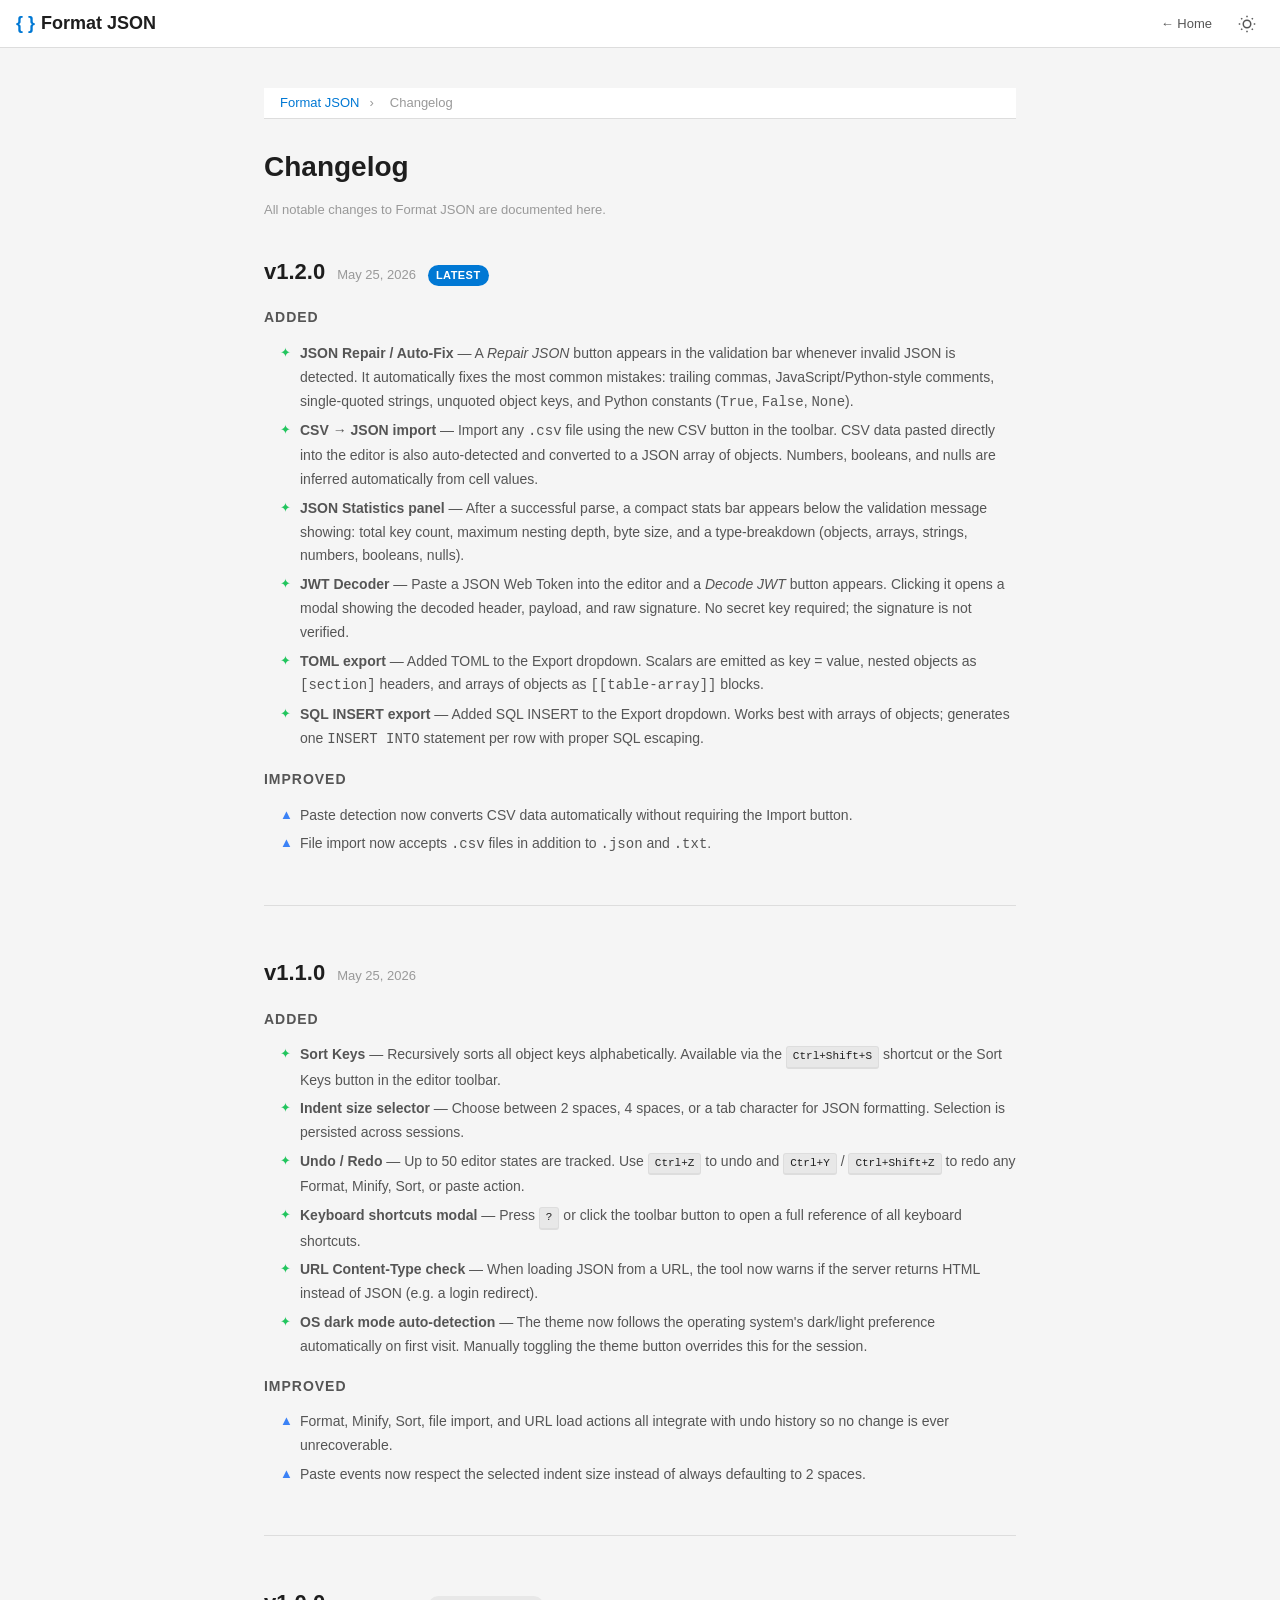
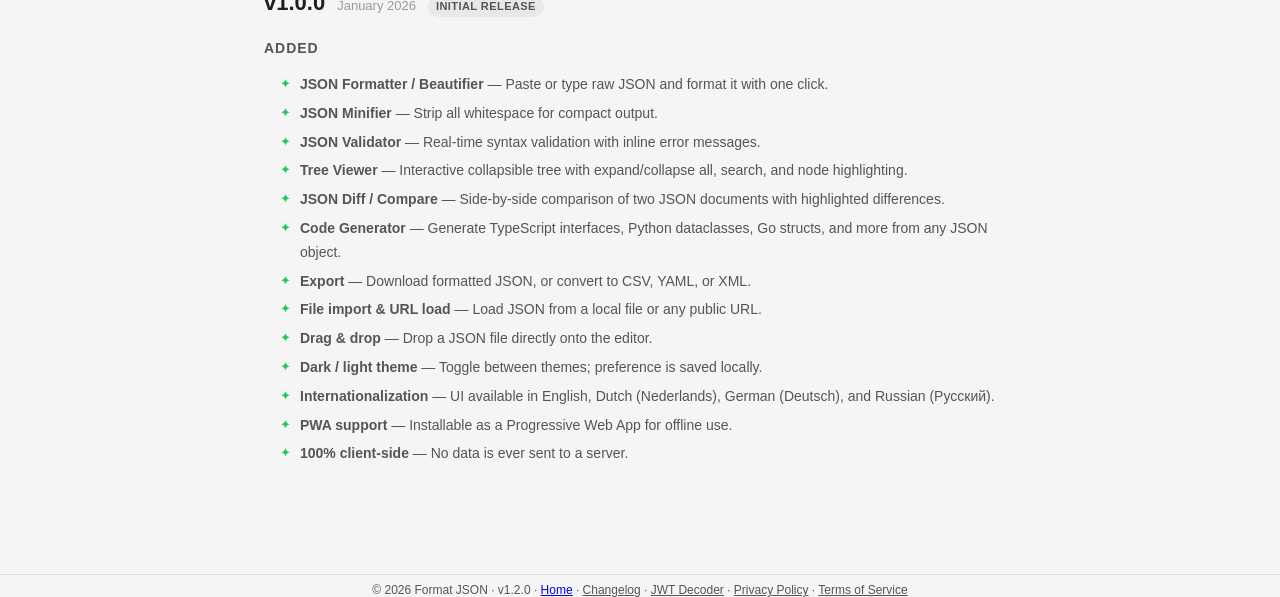
==== changelog/index.html @ 68088334 "SEO phase 1: canonical host, missing assets, sitemap cleanup - Standardize canonical/og/JSON-LD/site" ====
<!DOCTYPE html>
<html lang="en">
<head>
  <!-- Google Tag Manager -->
  <script>(function(w,d,s,l,i){w[l]=w[l]||[];w[l].push({'gtm.start':
  new Date().getTime(),event:'gtm.js'});var f=d.getElementsByTagName(s)[0],
  j=d.createElement(s),dl=l!='dataLayer'?'&l='+l:'';j.async=true;j.src=
  'https://www.googletagmanager.com/gtm.js?id='+i+dl;f.parentNode.insertBefore(j,f);
  })(window,document,'script','dataLayer','GTM-KBB4RLGW');</script>
  <!-- End Google Tag Manager -->

  <meta charset="UTF-8" />
  <meta name="viewport" content="width=device-width, initial-scale=1.0" />

  <!-- Primary SEO -->
  <title>Changelog — Format JSON</title>
  <meta name="description" content="Full release history and changelog for Format JSON. See every new feature, improvement, and bug fix across all versions." />
  <meta name="robots" content="index, follow" />
  <link rel="canonical" href="https://www.format-json.net/changelog/" />
  <meta name="author" content="format-json.net" />

  <!-- Open Graph -->
  <meta property="og:type" content="website" />
  <meta property="og:title" content="Changelog — Format JSON" />
  <meta property="og:description" content="Release history for Format JSON — every feature, improvement, and bug fix." />
  <meta property="og:url" content="https://www.format-json.net/changelog/" />
  <meta property="og:site_name" content="Format JSON" />
  <meta property="og:locale" content="en_US" />

  <!-- Twitter -->
  <meta name="twitter:card" content="summary" />
  <meta name="twitter:title" content="Changelog — Format JSON" />
  <meta name="twitter:description" content="Release history for Format JSON — every feature, improvement, and bug fix." />

  <!-- Structured Data: WebPage -->
  <script type="application/ld+json">
  {
    "@context": "https://schema.org",
    "@type": "WebPage",
    "name": "Changelog — Format JSON",
    "description": "Full release history and changelog for Format JSON.",
    "url": "https://www.format-json.net/changelog/",
    "isPartOf": { "@type": "WebSite", "url": "https://www.format-json.net/" }
  }
  </script>

  <!-- Structured Data: BreadcrumbList -->
  <script type="application/ld+json">
  {
    "@context": "https://schema.org",
    "@type": "BreadcrumbList",
    "itemListElement": [
      {
        "@type": "ListItem",
        "position": 1,
        "name": "Format JSON",
        "item": "https://www.format-json.net/"
      },
      {
        "@type": "ListItem",
        "position": 2,
        "name": "Changelog",
        "item": "https://www.format-json.net/changelog/"
      }
    ]
  }
  </script>

  <link rel="preload" href="../css/styles.css" as="style" />
  <link rel="icon" href="/favicon.ico" sizes="48x48" />
  <link rel="icon" type="image/png" href="/icons/favicon-48.png" sizes="48x48" />
  <link rel="apple-touch-icon" href="../icons/icon-192.png" />
  <link rel="stylesheet" href="../css/styles.css" />
  <link rel="manifest" href="../manifest.json" />
  <meta name="theme-color" content="#1e1e2e" />
  <meta name="mobile-web-app-capable" content="yes" />
  <meta name="apple-mobile-web-app-capable" content="yes" />
  <meta name="apple-mobile-web-app-status-bar-style" content="black-translucent" />

  <style>
    .policy-wrap {
      flex: 1;
      overflow-y: auto;
      background: var(--bg-secondary);
    }
    .policy-content {
      max-width: 800px;
      margin: 0 auto;
      padding: 40px 24px 60px;
      color: var(--text-primary);
      line-height: 1.7;
    }
    .policy-content h1 {
      font-size: 28px;
      font-weight: 700;
      margin-bottom: 8px;
      color: var(--text-primary);
    }
    .policy-content .last-updated {
      font-size: 13px;
      color: var(--text-muted);
      margin-bottom: 32px;
    }
    .policy-content h2 {
      font-size: 18px;
      font-weight: 700;
      margin-top: 36px;
      margin-bottom: 10px;
      color: var(--text-primary);
      padding-bottom: 6px;
      border-bottom: 1px solid var(--border);
    }
    .policy-content h3 {
      font-size: 15px;
      font-weight: 600;
      margin-top: 20px;
      margin-bottom: 8px;
      color: var(--text-primary);
    }
    .policy-content p {
      font-size: 14px;
      color: var(--text-secondary);
      margin-bottom: 12px;
    }
    .policy-content ul {
      margin: 0 0 12px 20px;
      padding: 0;
    }
    .policy-content li {
      font-size: 14px;
      color: var(--text-secondary);
      margin-bottom: 6px;
    }
    .policy-content a {
      color: var(--accent);
      text-decoration: none;
    }
    .policy-content a:hover {
      text-decoration: underline;
    }
    .breadcrumb {
      font-size: 13px;
      color: var(--text-muted);
      margin-bottom: 24px;
    }
    .breadcrumb a {
      color: var(--accent);
      text-decoration: none;
    }
    .breadcrumb a:hover {
      text-decoration: underline;
    }
    .breadcrumb span {
      margin: 0 6px;
    }

    /* Changelog-specific styles */
    .release {
      margin-bottom: 48px;
    }
    .release-header {
      display: flex;
      align-items: baseline;
      gap: 12px;
      flex-wrap: wrap;
      margin-bottom: 4px;
    }
    .release-version {
      font-size: 22px;
      font-weight: 700;
      color: var(--text-primary);
    }
    .release-date {
      font-size: 13px;
      color: var(--text-muted);
    }
    .release-tag {
      display: inline-block;
      font-size: 11px;
      font-weight: 600;
      text-transform: uppercase;
      letter-spacing: 0.04em;
      padding: 2px 8px;
      border-radius: 20px;
      line-height: 1.6;
    }
    .tag-latest {
      background: var(--accent);
      color: #fff;
    }
    .tag-initial {
      background: var(--bg-tertiary, var(--border));
      color: var(--text-secondary);
    }
    .change-group {
      margin-top: 16px;
    }
    .change-group-label {
      font-size: 11px;
      font-weight: 700;
      text-transform: uppercase;
      letter-spacing: 0.07em;
      color: var(--text-muted);
      margin-bottom: 8px;
    }
    .change-group ul {
      margin: 0 0 0 16px;
      padding: 0;
      list-style: none;
    }
    .change-group li {
      font-size: 14px;
      color: var(--text-secondary);
      margin-bottom: 5px;
      padding-left: 20px;
      position: relative;
    }
    .change-group li::before {
      position: absolute;
      left: 0;
      font-size: 13px;
    }
    .group-added li::before   { content: '✦'; color: #22c55e; }
    .group-improved li::before { content: '▲'; color: #3b82f6; }
    .group-fixed li::before   { content: '⬡'; color: #f59e0b; }
    .group-removed li::before { content: '✕'; color: #ef4444; }
    .release-divider {
      border: none;
      border-top: 1px solid var(--border);
      margin: 0 0 48px;
    }
  </style>
</head>
<body>
  <!-- Google Tag Manager (noscript) -->
  <noscript><iframe src="https://www.googletagmanager.com/ns.html?id=GTM-KBB4RLGW"
  height="0" width="0" style="display:none;visibility:hidden"></iframe></noscript>
  <!-- End Google Tag Manager (noscript) -->

  <header class="toolbar" role="banner">
    <div class="toolbar-left">
      <a href="https://www.format-json.net/" class="logo" style="text-decoration:none;" aria-label="Format JSON Home">{ } <span>Format JSON</span></a>
    </div>
    <div class="toolbar-right">
      <a href="https://www.format-json.net/" class="about-link" title="Back to Format JSON tool">← Home</a>
      <button id="btn-theme" class="icon-btn" title="Toggle dark/light theme" aria-label="Toggle theme">
        <svg width="18" height="18" viewBox="0 0 24 24" fill="none" stroke="currentColor" stroke-width="2"><circle cx="12" cy="12" r="5"/><line x1="12" y1="1" x2="12" y2="3"/><line x1="12" y1="21" x2="12" y2="23"/><line x1="4.22" y1="4.22" x2="5.64" y2="5.64"/><line x1="18.36" y1="18.36" x2="19.78" y2="19.78"/><line x1="1" y1="12" x2="3" y2="12"/><line x1="21" y1="12" x2="23" y2="12"/><line x1="4.22" y1="19.78" x2="5.64" y2="18.36"/><line x1="18.36" y1="5.64" x2="19.78" y2="4.22"/></svg>
      </button>
    </div>
  </header>

  <div class="policy-wrap">
    <main class="policy-content" id="main-content">

      <nav class="breadcrumb" aria-label="Breadcrumb">
        <a href="https://www.format-json.net/">Format JSON</a>
        <span aria-hidden="true">›</span>
        <span>Changelog</span>
      </nav>

      <h1>Changelog</h1>
      <p class="last-updated">All notable changes to Format JSON are documented here.</p>

      <!-- ─── v1.2.0 ─────────────────────────────────────────────── -->
      <div class="release">
        <div class="release-header">
          <span class="release-version">v1.2.0</span>
          <span class="release-date">May 25, 2026</span>
          <span class="release-tag tag-latest">Latest</span>
        </div>

        <div class="change-group group-added">
          <p class="change-group-label">Added</p>
          <ul>
            <li><strong>JSON Repair / Auto-Fix</strong> — A <em>Repair JSON</em> button appears in the validation bar whenever invalid JSON is detected. It automatically fixes the most common mistakes: trailing commas, JavaScript/Python-style comments, single-quoted strings, unquoted object keys, and Python constants (<code>True</code>, <code>False</code>, <code>None</code>).</li>
            <li><strong>CSV → JSON import</strong> — Import any <code>.csv</code> file using the new CSV button in the toolbar. CSV data pasted directly into the editor is also auto-detected and converted to a JSON array of objects. Numbers, booleans, and nulls are inferred automatically from cell values.</li>
            <li><strong>JSON Statistics panel</strong> — After a successful parse, a compact stats bar appears below the validation message showing: total key count, maximum nesting depth, byte size, and a type-breakdown (objects, arrays, strings, numbers, booleans, nulls).</li>
            <li><strong>JWT Decoder</strong> — Paste a JSON Web Token into the editor and a <em>Decode JWT</em> button appears. Clicking it opens a modal showing the decoded header, payload, and raw signature. No secret key required; the signature is not verified.</li>
            <li><strong>TOML export</strong> — Added TOML to the Export dropdown. Scalars are emitted as key = value, nested objects as <code>[section]</code> headers, and arrays of objects as <code>[[table-array]]</code> blocks.</li>
            <li><strong>SQL INSERT export</strong> — Added SQL INSERT to the Export dropdown. Works best with arrays of objects; generates one <code>INSERT INTO</code> statement per row with proper SQL escaping.</li>
          </ul>
        </div>

        <div class="change-group group-improved">
          <p class="change-group-label">Improved</p>
          <ul>
            <li>Paste detection now converts CSV data automatically without requiring the Import button.</li>
            <li>File import now accepts <code>.csv</code> files in addition to <code>.json</code> and <code>.txt</code>.</li>
          </ul>
        </div>
      </div>

      <hr class="release-divider" />

      <!-- ─── v1.1.0 ─────────────────────────────────────────────── -->
      <div class="release">
        <div class="release-header">
          <span class="release-version">v1.1.0</span>
          <span class="release-date">May 25, 2026</span>
        </div>

        <div class="change-group group-added">
          <p class="change-group-label">Added</p>
          <ul>
            <li><strong>Sort Keys</strong> — Recursively sorts all object keys alphabetically. Available via the <kbd>Ctrl+Shift+S</kbd> shortcut or the Sort Keys button in the editor toolbar.</li>
            <li><strong>Indent size selector</strong> — Choose between 2 spaces, 4 spaces, or a tab character for JSON formatting. Selection is persisted across sessions.</li>
            <li><strong>Undo / Redo</strong> — Up to 50 editor states are tracked. Use <kbd>Ctrl+Z</kbd> to undo and <kbd>Ctrl+Y</kbd> / <kbd>Ctrl+Shift+Z</kbd> to redo any Format, Minify, Sort, or paste action.</li>
            <li><strong>Keyboard shortcuts modal</strong> — Press <kbd>?</kbd> or click the toolbar button to open a full reference of all keyboard shortcuts.</li>
            <li><strong>URL Content-Type check</strong> — When loading JSON from a URL, the tool now warns if the server returns HTML instead of JSON (e.g. a login redirect).</li>
            <li><strong>OS dark mode auto-detection</strong> — The theme now follows the operating system's dark/light preference automatically on first visit. Manually toggling the theme button overrides this for the session.</li>
          </ul>
        </div>

        <div class="change-group group-improved">
          <p class="change-group-label">Improved</p>
          <ul>
            <li>Format, Minify, Sort, file import, and URL load actions all integrate with undo history so no change is ever unrecoverable.</li>
            <li>Paste events now respect the selected indent size instead of always defaulting to 2 spaces.</li>
          </ul>
        </div>
      </div>

      <hr class="release-divider" />

      <!-- ─── v1.0.0 ─────────────────────────────────────────────── -->
      <div class="release">
        <div class="release-header">
          <span class="release-version">v1.0.0</span>
          <span class="release-date">January 2026</span>
          <span class="release-tag tag-initial">Initial Release</span>
        </div>

        <div class="change-group group-added">
          <p class="change-group-label">Added</p>
          <ul>
            <li><strong>JSON Formatter / Beautifier</strong> — Paste or type raw JSON and format it with one click.</li>
            <li><strong>JSON Minifier</strong> — Strip all whitespace for compact output.</li>
            <li><strong>JSON Validator</strong> — Real-time syntax validation with inline error messages.</li>
            <li><strong>Tree Viewer</strong> — Interactive collapsible tree with expand/collapse all, search, and node highlighting.</li>
            <li><strong>JSON Diff / Compare</strong> — Side-by-side comparison of two JSON documents with highlighted differences.</li>
            <li><strong>Code Generator</strong> — Generate TypeScript interfaces, Python dataclasses, Go structs, and more from any JSON object.</li>
            <li><strong>Export</strong> — Download formatted JSON, or convert to CSV, YAML, or XML.</li>
            <li><strong>File import &amp; URL load</strong> — Load JSON from a local file or any public URL.</li>
            <li><strong>Drag &amp; drop</strong> — Drop a JSON file directly onto the editor.</li>
            <li><strong>Dark / light theme</strong> — Toggle between themes; preference is saved locally.</li>
            <li><strong>Internationalization</strong> — UI available in English, Dutch (Nederlands), German (Deutsch), and Russian (Русский).</li>
            <li><strong>PWA support</strong> — Installable as a Progressive Web App for offline use.</li>
            <li><strong>100% client-side</strong> — No data is ever sent to a server.</li>
          </ul>
        </div>
      </div>

    </main>
  </div>

  <footer class="site-footer">
    <p>&copy; 2026 Format JSON &middot; v1.2.0 &middot; <a href="https://www.format-json.net/">Home</a> &middot; <a href="https://www.format-json.net/changelog/" style="color:inherit;">Changelog</a> &middot; <a href="https://www.format-json.net/json-web-token/" style="color:inherit;">JWT Decoder</a> &middot; <a href="https://www.format-json.net/privacy-policy/" style="color:inherit;">Privacy Policy</a> &middot; <a href="https://www.format-json.net/terms/" style="color:inherit;">Terms of Service</a></p>
  </footer>

  <script>
    (function () {
      const THEME_KEY = 'jv-theme';
      const btn = document.getElementById('btn-theme');
      function applyTheme(t) {
        document.documentElement.setAttribute('data-theme', t);
        localStorage.setItem(THEME_KEY, t);
      }
      const saved = localStorage.getItem(THEME_KEY);
      if (saved) {
        applyTheme(saved);
      } else if (window.matchMedia && window.matchMedia('(prefers-color-scheme: dark)').matches) {
        applyTheme('dark');
      }
      btn.addEventListener('click', function () {
        const current = document.documentElement.getAttribute('data-theme');
        applyTheme(current === 'dark' ? 'light' : 'dark');
      });
    })();
  </script>
</body>
</html>
---- css/styles.css ----
/* ===================================================================
   JSON Viewer — Styles
   Pure CSS, zero dependencies. Dark/light via [data-theme] on <html>.
   =================================================================== */

/* ---------- CSS Custom Properties ---------- */
:root {
  /* Light theme (default) */
  --bg-primary: #ffffff;
  --bg-secondary: #f5f5f5;
  --bg-tertiary: #e8e8e8;
  --bg-hover: #eaeaea;
  --text-primary: #1e1e1e;
  --text-secondary: #555;
  --text-muted: #999;
  --border: #ddd;
  --accent: #0078d4;
  --accent-hover: #005fa3;
  --accent-light: #e6f2ff;
  --danger: #d32f2f;
  --success: #2e7d32;
  --warning: #f57f17;
  --json-key: #0451a5;
  --json-string: #a31515;
  --json-number: #098658;
  --json-bool: #0000ff;
  --json-null: #808080;
  --diff-add: #e6ffec;
  --diff-remove: #ffebe9;
  --diff-change: #fff8e1;
  --shadow: 0 1px 3px rgba(0,0,0,0.1);
  --radius: 6px;
  --radius-sm: 4px;
  --font-mono: 'Cascadia Code', 'Fira Code', 'JetBrains Mono', 'Consolas', 'Monaco', monospace;
  --font-ui: -apple-system, BlinkMacSystemFont, 'Segoe UI', Roboto, Helvetica, Arial, sans-serif;
}

[data-theme="dark"] {
  --bg-primary: #1e1e2e;
  --bg-secondary: #181825;
  --bg-tertiary: #313244;
  --bg-hover: #45475a;
  --text-primary: #cdd6f4;
  --text-secondary: #a6adc8;
  --text-muted: #6c7086;
  --border: #45475a;
  --accent: #89b4fa;
  --accent-hover: #74c7ec;
  --accent-light: #1e2030;
  --danger: #f38ba8;
  --success: #a6e3a1;
  --warning: #f9e2af;
  --json-key: #89b4fa;
  --json-string: #a6e3a1;
  --json-number: #fab387;
  --json-bool: #cba6f7;
  --json-null: #6c7086;
  --diff-add: #1a2e1a;
  --diff-remove: #2e1a1a;
  --diff-change: #2e2a1a;
  --shadow: 0 1px 3px rgba(0,0,0,0.4);
}

/* ---------- Reset & Base ---------- */
*, *::before, *::after { box-sizing: border-box; margin: 0; padding: 0; }

html {
  height: 100%;
  font-family: var(--font-ui);
  background: var(--bg-secondary);
  color: var(--text-primary);
}

body {
  min-height: 100%;
  display: flex;
  flex-direction: column;
  overflow-x: hidden;
}

/* ---------- Toolbar ---------- */
.toolbar {
  display: flex;
  align-items: center;
  justify-content: space-between;
  padding: 0 16px;
  height: 48px;
  background: var(--bg-primary);
  border-bottom: 1px solid var(--border);
  flex-shrink: 0;
  position: sticky;
  top: 0;
  z-index: 50;
}

.logo {
  font-size: 18px;
  font-weight: 700;
  color: var(--accent);
  display: flex;
  align-items: center;
  gap: 6px;
  user-select: none;
}
.logo span { color: var(--text-primary); font-weight: 600; }

/* Tabs */
.tab-bar { display: flex; gap: 2px; }

.tab {
  padding: 8px 18px;
  border: none;
  background: transparent;
  color: var(--text-secondary);
  font-size: 13px;
  font-weight: 500;
  cursor: pointer;
  border-radius: var(--radius-sm) var(--radius-sm) 0 0;
  transition: background 0.15s, color 0.15s;
  font-family: var(--font-ui);
}
.tab:hover { background: var(--bg-hover); color: var(--text-primary); }
.tab.active {
  background: var(--bg-secondary);
  color: var(--accent-hover);
  font-weight: 600;
}

/* Icon buttons */
.icon-btn {
  display: inline-flex;
  align-items: center;
  justify-content: center;
  width: 34px;
  height: 34px;
  border: none;
  background: transparent;
  color: var(--text-secondary);
  border-radius: var(--radius-sm);
  cursor: pointer;
  transition: background 0.15s, color 0.15s;
}
.icon-btn:hover { background: var(--bg-hover); color: var(--text-primary); }
.icon-btn.small { width: 26px; height: 26px; font-size: 12px; }

.tool-link,
.about-link {
  font-size: 12.5px;
  font-weight: 600;
  color: var(--text-secondary);
  text-decoration: none;
  padding: 6px 8px;
  border-radius: var(--radius-sm);
}

.tool-link:hover,
.about-link:hover {
  background: var(--bg-hover);
  color: var(--text-primary);
}

/* ---------- Action Bar ---------- */
.action-bar {
  display: flex;
  align-items: center;
  justify-content: space-between;
  gap: 8px;
  padding: 6px 16px;
  background: var(--bg-primary);
  border-bottom: 1px solid var(--border);
  flex-shrink: 0;
  flex-wrap: wrap;
  position: sticky;
  top: 48px;
  z-index: 40;
}

.action-group {
  display: flex;
  align-items: center;
  gap: 6px;
  flex-wrap: wrap;
}
.action-group[hidden] { display: none; }

.action-btn {
  padding: 5px 14px;
  border: 1px solid var(--border);
  background: var(--bg-primary);
  color: var(--text-primary);
  font-size: 12.5px;
  font-weight: 500;
  border-radius: var(--radius-sm);
  cursor: pointer;
  display: inline-flex;
  align-items: center;
  gap: 5px;
  transition: background 0.15s, border-color 0.15s;
  font-family: var(--font-ui);
  white-space: nowrap;
}
.action-btn:hover { background: var(--bg-hover); border-color: var(--accent); }
.action-btn.primary {
  background: var(--accent);
  color: #fff;
  border-color: var(--accent);
}
.action-btn.primary:hover { background: var(--accent-hover); }

.action-select {
  padding: 5px 8px;
  border: 1px solid var(--border);
  background: var(--bg-primary);
  color: var(--text-primary);
  font-size: 12.5px;
  border-radius: var(--radius-sm);
  font-family: var(--font-ui);
}

.action-label {
  font-size: 12.5px;
  color: var(--text-secondary);
  font-weight: 500;
}

.separator {
  width: 1px;
  height: 20px;
  background: var(--border);
  margin: 0 4px;
}

/* ---------- Breadcrumb ---------- */
.breadcrumb {
  display: flex;
  align-items: center;
  gap: 4px;
  padding: 4px 16px;
  background: var(--bg-primary);
  border-bottom: 1px solid var(--border);
  font-size: 12px;
  color: var(--text-muted);
  flex-shrink: 0;
  overflow-x: auto;
}
.crumb {
  cursor: pointer;
  color: var(--accent);
  padding: 2px 4px;
  border-radius: 3px;
}
.crumb:hover { background: var(--accent-light); }
.crumb::after { content: ' ›'; color: var(--text-muted); margin-left: 4px; }
.crumb:last-child { color: var(--text-primary); font-weight: 600; }
.crumb:last-child::after { content: ''; }

/* ---------- Search Bar ---------- */
.search-bar {
  display: flex;
  align-items: center;
  gap: 6px;
  padding: 6px 16px;
  background: var(--bg-primary);
  border-bottom: 1px solid var(--border);
  flex-shrink: 0;
}
.search-bar[hidden] { display: none; }
.search-bar.sticky-open {
  position: sticky;
  top: 0;
  z-index: 35;
}
.search-bar input {
  flex: 1;
  padding: 6px 10px;
  border: 1px solid var(--border);
  border-radius: var(--radius-sm);
  background: var(--bg-secondary);
  color: var(--text-primary);
  font-size: 13px;
  font-family: var(--font-mono);
  outline: none;
}
.search-bar input:focus { border-color: var(--accent); }
.search-count { font-size: 12px; color: var(--text-muted); min-width: 60px; text-align: right; }

/* ---------- Main Content ---------- */
.main-content {
  height: calc(100vh - 100px);
  overflow: hidden;
  position: relative;
}

.panel {
  position: absolute;
  inset: 0;
  display: none;
  overflow: hidden;
}
.panel.active { display: flex; flex-direction: column; }

/* ---------- Editor ---------- */
.editor-wrap {
  flex: 1;
  display: flex;
  overflow: hidden;
  background: var(--bg-primary);
}

.line-numbers {
  width: 48px;
  padding: 12px 8px 12px 4px;
  background: var(--bg-secondary);
  color: var(--text-muted);
  font-family: var(--font-mono);
  font-size: 13px;
  line-height: 1.5;
  text-align: right;
  overflow: hidden;
  user-select: none;
  border-right: 1px solid var(--border);
  white-space: pre-wrap;
}

.json-editor {
  flex: 1;
  padding: 12px;
  border: none;
  background: var(--bg-primary);
  color: var(--text-primary);
  font-family: var(--font-mono);
  font-size: 13px;
  line-height: 1.5;
  resize: none;
  outline: none;
  tab-size: 2;
  white-space: pre-wrap;
  word-wrap: break-word;
  overflow-wrap: break-word;
  overflow: auto;
}
.json-editor::placeholder { color: var(--text-muted); }

/* Status bar */
.status-bar {
  display: flex;
  align-items: center;
  justify-content: space-between;
  padding: 4px 16px;
  background: var(--bg-secondary);
  border-top: 1px solid var(--border);
  font-size: 12px;
  flex-shrink: 0;
}
.validity { font-weight: 600; }
.validity.valid { color: var(--success); }
.validity.invalid { color: var(--danger); }
.stats { color: var(--text-muted); }

/* ---------- Validation Bar ---------- */
.validation-bar {
  display: flex;
  align-items: center;
  gap: 8px;
  padding: 6px 16px;
  font-size: 13px;
  flex-shrink: 0;
  border-top: 1px solid var(--border);
  background: var(--bg-secondary);
}
.validation-bar[hidden] { display: none; }

.validation-bar.valid {
  background: color-mix(in srgb, var(--success) 8%, var(--bg-primary));
  border-top-color: var(--success);
}
.validation-bar.invalid {
  background: color-mix(in srgb, var(--danger) 8%, var(--bg-primary));
  border-top-color: var(--danger);
}

.validation-icon {
  font-size: 15px;
  font-weight: 700;
  flex-shrink: 0;
}
.validation-bar.valid .validation-icon { color: var(--success); }
.validation-bar.invalid .validation-icon { color: var(--danger); }

.validation-msg {
  flex: 1;
  font-family: var(--font-mono);
  font-size: 12.5px;
  color: var(--text-primary);
  white-space: nowrap;
  overflow: hidden;
  text-overflow: ellipsis;
}

.validation-bar .action-btn.small {
  padding: 3px 10px;
  font-size: 11.5px;
}

/* ---------- Tree Viewer ---------- */
.viewer-toolbar {
  display: flex;
  align-items: center;
  gap: 6px;
  padding: 6px 16px;
  background: var(--bg-secondary);
  border-bottom: 1px solid var(--border);
  flex-shrink: 0;
}

.tree-container {
  flex: 1;
  padding: 12px 16px;
  overflow: auto;
  background: var(--bg-primary);
  font-family: var(--font-mono);
  font-size: 13px;
  line-height: 1.6;
}

.tree-node {
  padding-left: 20px;
  position: relative;
}
.tree-node.root { padding-left: 0; }

.tree-row {
  display: flex;
  align-items: center;
  gap: 4px;
  padding: 1px 4px;
  border-radius: 3px;
  cursor: default;
  white-space: nowrap;
}
.tree-row:hover { background: var(--bg-hover); }
.tree-row.highlight { background: var(--accent-light); outline: 1px solid var(--accent); }

.tree-toggle {
  width: 16px;
  height: 16px;
  display: inline-flex;
  align-items: center;
  justify-content: center;
  cursor: pointer;
  color: var(--text-muted);
  font-size: 10px;
  flex-shrink: 0;
  user-select: none;
  border: none;
  background: transparent;
  border-radius: 3px;
  transition: transform 0.12s;
}
.tree-toggle:hover { background: var(--bg-tertiary); }
.tree-toggle.collapsed { transform: rotate(-90deg); }
.tree-toggle-placeholder { width: 16px; flex-shrink: 0; }

.tree-key { color: var(--json-key); font-weight: 600; }
.tree-colon { color: var(--text-muted); margin: 0 2px; }
.tree-string { color: var(--json-string); }
.tree-number { color: var(--json-number); }
.tree-boolean { color: var(--json-bool); }
.tree-null { color: var(--json-null); font-style: italic; }
.tree-bracket { color: var(--text-muted); font-weight: 600; }
.tree-size { color: var(--text-muted); font-size: 11px; margin-left: 6px; }

.tree-children { overflow: hidden; }
.tree-children.collapsed { display: none; }

/* Copy-on-hover for values */
.tree-value {
  cursor: pointer;
  border-radius: 3px;
  padding: 0 2px;
  transition: background 0.1s;
}
.tree-value:hover { background: var(--accent-light); }

/* ---------- Diff ---------- */
.diff-layout {
  display: flex;
  gap: 1px;
  flex: 1;
  overflow: hidden;
  background: var(--border);
}

.diff-pane {
  flex: 1;
  display: flex;
  flex-direction: column;
  background: var(--bg-primary);
  overflow: hidden;
}

.diff-title {
  padding: 6px 12px;
  font-size: 12px;
  font-weight: 600;
  color: var(--text-secondary);
  background: var(--bg-secondary);
  border-bottom: 1px solid var(--border);
}

.diff-editor {
  flex: 1;
  border-radius: 0;
}

.diff-actions {
  padding: 8px 16px;
  background: var(--bg-secondary);
  border-top: 1px solid var(--border);
  border-bottom: 1px solid var(--border);
  flex-shrink: 0;
}

.diff-result {
  flex: 0 0 auto;
  max-height: 40vh;
  overflow: auto;
  padding: 12px 16px;
  background: var(--bg-primary);
  font-family: var(--font-mono);
  font-size: 13px;
  line-height: 1.5;
}

.diff-line { padding: 1px 8px; border-radius: 3px; }
.diff-line.added { background: var(--diff-add); }
.diff-line.removed { background: var(--diff-remove); }
.diff-line.changed { background: var(--diff-change); }
.diff-line-key { font-weight: 600; }

/* ---------- Code Gen ---------- */
.codegen-toolbar {
  display: flex;
  align-items: center;
  gap: 8px;
  padding: 10px 16px;
  background: var(--bg-secondary);
  border-bottom: 1px solid var(--border);
  flex-shrink: 0;
  flex-wrap: wrap;
}

.action-input {
  padding: 5px 10px;
  border: 1px solid var(--border);
  background: var(--bg-primary);
  color: var(--text-primary);
  font-size: 12.5px;
  border-radius: var(--radius-sm);
  font-family: var(--font-mono);
  width: 100px;
}
.action-input:focus { outline: none; border-color: var(--accent); }

.codegen-output-wrap {
  flex: 1;
  overflow: auto;
  background: var(--bg-primary);
}

.codegen-output {
  margin: 0;
  padding: 16px;
  font-family: var(--font-mono);
  font-size: 13px;
  line-height: 1.6;
  color: var(--text-primary);
  white-space: pre;
  min-height: 100%;
  tab-size: 4;
}

.codegen-output .kw { color: var(--json-bool); font-weight: 600; }
.codegen-output .type { color: var(--accent); }
.codegen-output .prop { color: var(--json-key); }
.codegen-output .comment { color: var(--text-muted); font-style: italic; }

/* ---------- Modal (dialog) ---------- */
.modal {
  border: 1px solid var(--border);
  border-radius: var(--radius);
  background: var(--bg-primary);
  color: var(--text-primary);
  padding: 24px;
  max-width: 480px;
  width: 90vw;
  box-shadow: 0 8px 32px rgba(0,0,0,0.25);
}
.modal::backdrop { background: rgba(0,0,0,0.4); }
.modal h2 { font-size: 16px; margin-bottom: 8px; }
.modal-note { font-size: 12.5px; color: var(--text-secondary); margin-bottom: 12px; }
.modal-input {
  width: 100%;
  padding: 8px 12px;
  border: 1px solid var(--border);
  border-radius: var(--radius-sm);
  background: var(--bg-secondary);
  color: var(--text-primary);
  font-size: 13px;
  font-family: var(--font-mono);
  outline: none;
}
.modal-input:focus { border-color: var(--accent); }
.modal-actions { display: flex; justify-content: flex-end; gap: 8px; margin-top: 16px; }

/* ---------- Filter Fields Modal ---------- */
.filter-modal { max-width: 500px; max-height: 80vh; }
.filter-modal form {
  display: flex;
  flex-direction: column;
  max-height: calc(80vh - 48px);
}
.filter-tree-container {
  overflow-y: auto;
  max-height: 400px;
  border: 1px solid var(--border);
  border-radius: var(--radius-sm);
  padding: 8px;
  background: var(--bg-secondary);
  margin: 8px 0;
}
.filter-node { padding-left: 20px; }
.filter-tree-container > .filter-node { padding-left: 0; }
.filter-row {
  display: flex;
  align-items: center;
  gap: 6px;
  padding: 3px 4px;
  border-radius: var(--radius-sm);
  cursor: default;
}
.filter-row:hover { background: var(--bg-hover); }
.filter-toggle {
  background: none;
  border: none;
  color: var(--text-secondary);
  cursor: pointer;
  font-size: 10px;
  width: 16px;
  height: 16px;
  display: flex;
  align-items: center;
  justify-content: center;
  transition: transform 0.15s;
  padding: 0;
  flex-shrink: 0;
}
.filter-toggle.collapsed { transform: rotate(-90deg); }
.filter-toggle-placeholder { width: 16px; flex-shrink: 0; display: inline-block; }
.filter-checkbox {
  margin: 0;
  cursor: pointer;
  accent-color: var(--accent);
  flex-shrink: 0;
}
.filter-label {
  font-family: var(--font-mono);
  font-size: 13px;
  color: var(--text-primary);
  cursor: pointer;
  user-select: none;
}
.filter-type-badge {
  font-size: 11px;
  color: var(--text-muted);
  font-family: var(--font-mono);
  margin-left: 2px;
}
.filter-children { overflow: hidden; }
.filter-children.collapsed { display: none; }
.filter-actions-top { display: flex; gap: 8px; margin-bottom: 4px; }

/* Filter Presets */
.filter-preset-bar {
  display: flex;
  align-items: center;
  gap: 6px;
  margin-bottom: 8px;
  padding: 6px 8px;
  background: var(--bg-primary);
  border: 1px solid var(--border);
  border-radius: var(--radius-sm);
}
.filter-preset-bar select {
  flex: 1;
  min-width: 0;
  padding: 4px 6px;
  font-size: 13px;
  font-family: var(--font-mono);
  background: var(--bg-secondary);
  color: var(--text-primary);
  border: 1px solid var(--border);
  border-radius: var(--radius-sm);
  cursor: pointer;
}
.preset-toast {
  font-size: 12px;
  color: #16a34a;
  font-weight: 600;
  white-space: nowrap;
}
.preset-toast.is-visible {
  animation: presetFadeIn 0.2s ease;
}
.preset-toast[hidden] { display: none; }
@keyframes presetFadeIn {
  from { opacity: 0; transform: translateY(-2px); }
  to { opacity: 1; transform: translateY(0); }
}
.filter-preset-name-row {
  display: flex;
  align-items: center;
  gap: 6px;
  margin-bottom: 8px;
}
.filter-preset-name-row[hidden] { display: none; }
.filter-preset-name-row input {
  flex: 1;
  padding: 5px 8px;
  font-size: 13px;
  font-family: var(--font-mono);
  background: var(--bg-secondary);
  color: var(--text-primary);
  border: 1px solid var(--accent);
  border-radius: var(--radius-sm);
  outline: none;
}
.filter-preset-name-row input:focus {
  box-shadow: 0 0 0 2px rgba(0, 120, 212, 0.25);
}

.action-btn.active-filter {
  background: var(--accent);
  color: #fff;
}
.action-btn.active-filter:hover {
  background: var(--accent-hover, var(--accent));
  color: #fff;
}

/* ---------- Drop Overlay ---------- */
.drop-overlay {
  position: fixed;
  inset: 0;
  z-index: 1000;
  background: rgba(0, 120, 212, 0.15);
  backdrop-filter: blur(4px);
  display: flex;
  align-items: center;
  justify-content: center;
}
.drop-overlay[hidden] { display: none; }
.drop-message {
  text-align: center;
  color: var(--accent);
  padding: 48px;
  border: 3px dashed var(--accent);
  border-radius: 16px;
  background: var(--bg-primary);
  box-shadow: var(--shadow);
}
.drop-message p { font-size: 18px; font-weight: 600; margin-top: 12px; }

/* ---------- Scrollbar ---------- */
::-webkit-scrollbar { width: 8px; height: 8px; }
::-webkit-scrollbar-track { background: transparent; }
::-webkit-scrollbar-thumb { background: var(--bg-tertiary); border-radius: 4px; }
::-webkit-scrollbar-thumb:hover { background: var(--text-muted); }

/* ---------- Stats Bar ---------- */
.stats-bar {
  display: flex;
  align-items: center;
  flex-wrap: wrap;
  gap: 16px;
  padding: 5px 16px;
  background: var(--bg-secondary);
  border-top: 1px solid var(--border);
  font-size: 12px;
  color: var(--text-muted);
  flex-shrink: 0;
}
.stats-bar[hidden] { display: none; }
.stats-item {
  display: flex;
  align-items: center;
  gap: 5px;
  white-space: nowrap;
}
.stats-item strong {
  color: var(--text-primary);
  font-weight: 600;
}
.stats-types {
  display: flex;
  gap: 6px;
  flex-wrap: wrap;
}
.stats-type-chip {
  background: var(--bg-tertiary, var(--bg-primary));
  border: 1px solid var(--border);
  border-radius: 10px;
  padding: 1px 7px;
  font-size: 11px;
}

/* ---------- JWT Modal ---------- */
.jwt-modal { max-width: 600px; }
.jwt-modal h2 { margin-bottom: 16px; }
.jwt-section {
  margin-bottom: 16px;
}
.jwt-section-label {
  font-size: 11px;
  font-weight: 700;
  text-transform: uppercase;
  letter-spacing: 0.07em;
  color: var(--text-muted);
  margin-bottom: 6px;
}
.jwt-pre {
  background: var(--bg-primary);
  border: 1px solid var(--border);
  border-radius: var(--radius-sm);
  padding: 10px 14px;
  font-family: var(--font-mono);
  font-size: 12.5px;
  color: var(--text-primary);
  white-space: pre-wrap;
  word-break: break-all;
  max-height: 200px;
  overflow-y: auto;
  margin: 0;
}
.jwt-note {
  font-size: 12px;
  color: var(--text-muted);
  margin-top: 12px;
  padding: 8px 12px;
  background: color-mix(in srgb, var(--warning, #f59e0b) 10%, var(--bg-secondary));
  border-left: 3px solid var(--warning, #f59e0b);
  border-radius: 0 var(--radius-sm) var(--radius-sm) 0;
}

/* ---------- Keyboard Shortcuts Dialog ---------- */
.shortcuts-modal { max-width: 520px; }
.shortcuts-modal h2 { margin-bottom: 16px; }
.shortcuts-table {
  border-collapse: collapse;
  width: 100%;
}
.shortcuts-table td {
  padding: 7px 8px;
  border-bottom: 1px solid var(--border);
  font-size: 13px;
  color: var(--text-primary);
}
.shortcuts-table td:first-child { white-space: nowrap; width: 55%; }
.shortcuts-table tr:last-child td { border-bottom: none; }
.shortcuts-table .sc-key {
  color: var(--text-secondary);
  font-size: 12px;
}
kbd {
  display: inline-block;
  padding: 2px 6px;
  font-size: 11px;
  font-family: var(--font-mono);
  background: var(--bg-tertiary);
  border: 1px solid var(--border);
  border-bottom-width: 2px;
  border-radius: 3px;
  color: var(--text-primary);
  line-height: 1.4;
}

/* ---------- Responsive ---------- */
@media (max-width: 768px) {
  .toolbar { padding: 0 8px; }
  .toolbar-left .logo span { display: none; }
  .action-bar { padding: 6px 8px; }
  .action-group { gap: 4px; }
  .separator { display: none; }
  .diff-layout { flex-direction: column; }
  .tab { padding: 8px 12px; font-size: 12px; }
}

@media (max-width: 480px) {
  .action-group:last-child { display: none; }
}

/* ---------- Print ---------- */
@media print {
  .toolbar, .action-bar, .search-bar, .status-bar { display: none; }
  .tree-container { overflow: visible; }
}

/* ---------- SEO Content Section ---------- */
.seo-content {
  max-width: 800px;
  margin: 0 auto;
  padding: 24px;
  color: var(--text-primary);
  line-height: 1.7;
}

.seo-content details {
  border: 1px solid var(--border);
  border-radius: var(--radius);
  margin-bottom: 12px;
  background: var(--bg-primary);
  overflow: hidden;
}

.seo-content summary {
  padding: 14px 20px;
  font-size: 15px;
  font-weight: 600;
  cursor: pointer;
  color: var(--text-primary);
  background: var(--bg-secondary);
  border-bottom: 1px solid transparent;
  transition: background 0.15s;
  list-style: none;
  display: flex;
  align-items: center;
  gap: 8px;
}

.seo-content summary::before {
  content: '\25B6';
  font-size: 10px;
  color: var(--text-muted);
  transition: transform 0.2s;
}

.seo-content details[open] summary::before {
  transform: rotate(90deg);
}

.seo-content summary:hover {
  background: var(--bg-hover);
}

.seo-content details[open] summary {
  border-bottom-color: var(--border);
}

.seo-content details section {
  padding: 20px 24px;
}

.seo-content section {
  margin-bottom: 16px;
}

.seo-content section:last-child {
  margin-bottom: 0;
}

.seo-content h2 {
  font-size: 18px;
  font-weight: 700;
  margin-bottom: 8px;
  color: var(--text-primary);
}

.seo-content h3 {
  font-size: 15px;
  font-weight: 600;
  margin-top: 16px;
  margin-bottom: 6px;
  color: var(--text-primary);
}

.seo-content p {
  font-size: 14px;
  color: var(--text-secondary);
  margin-bottom: 10px;
}

.seo-content code {
  background: var(--bg-tertiary);
  padding: 2px 6px;
  border-radius: 3px;
  font-family: var(--font-mono);
  font-size: 13px;
}

.seo-content kbd {
  background: var(--bg-tertiary);
  border: 1px solid var(--border);
  padding: 2px 6px;
  border-radius: 3px;
  font-family: var(--font-mono);
  font-size: 12px;
}

/* About link in toolbar */
.about-link {
  font-size: 13px;
  font-weight: 500;
  color: var(--text-secondary);
  text-decoration: none;
  padding: 6px 12px;
  border-radius: var(--radius-sm);
  transition: background 0.15s, color 0.15s;
}
.about-link:hover {
  background: var(--bg-hover);
  color: var(--text-primary);
}

/* Close button for about section */
.seo-content {
  position: relative;
}

.about-close-btn {
  position: absolute;
  top: 12px;
  right: 12px;
  width: 32px;
  height: 32px;
  border: 1px solid var(--border);
  background: var(--bg-secondary);
  color: var(--text-secondary);
  font-size: 20px;
  line-height: 1;
  border-radius: 50%;
  cursor: pointer;
  display: flex;
  align-items: center;
  justify-content: center;
  transition: background 0.15s, color 0.15s, border-color 0.15s;
  z-index: 1;
}
.about-close-btn:hover {
  background: var(--danger);
  color: #fff;
  border-color: var(--danger);
}

.seo-content.hidden {
  display: none;
}

/* ---------- JSON Table View ---------- */
.table-container {
  flex: 1;
  overflow: auto;
  background: var(--bg-primary);
  padding: 16px;
  display: flex;
  flex-direction: column;
}
.table-container[hidden] { display: none; }

.jt-wrap { min-width: 0; }

.jt-overflow-wrap {
  overflow-x: auto;
  border: 1px solid var(--border);
  border-radius: var(--radius);
}

.jt-table {
  border-collapse: collapse;
  width: 100%;
  font-family: var(--font-mono);
  font-size: 13px;
  min-width: 280px;
}

.jt-th {
  padding: 8px 12px;
  text-align: left;
  background: var(--bg-secondary);
  color: var(--text-secondary);
  font-weight: 600;
  font-family: var(--font-ui);
  font-size: 11.5px;
  text-transform: uppercase;
  letter-spacing: 0.05em;
  border-bottom: 2px solid var(--border);
  white-space: nowrap;
  position: sticky;
  top: 0;
  z-index: 1;
}
.jt-th-index {
  width: 44px;
  text-align: center;
  color: var(--text-muted);
}

.jt-row:hover > .jt-td { background: var(--bg-hover); }

.jt-td {
  padding: 6px 12px;
  border-bottom: 1px solid var(--border);
  vertical-align: top;
  max-width: 420px;
  overflow-wrap: break-word;
}
.jt-td-index {
  text-align: center;
  color: var(--text-muted);
  font-size: 12px;
  width: 44px;
}
.jt-missing {
  color: var(--text-muted);
  font-style: italic;
}

/* Scalar cells */
.jt-string  { color: var(--json-string); }
.jt-number  { color: var(--json-number); }
.jt-boolean { font-weight: 600; }
.jt-bool-true  { color: var(--success); }
.jt-bool-false { color: var(--danger); }
.jt-null   { color: var(--json-null); font-style: italic; }
.jt-empty  { color: var(--text-muted); font-style: italic; }

/* Primitive array pill tags */
.jt-pills {
  display: flex;
  flex-wrap: wrap;
  gap: 4px;
}
.jt-pill {
  display: inline-block;
  padding: 1px 8px;
  border-radius: 10px;
  font-size: 12px;
  border: 1px solid var(--border);
  background: var(--bg-tertiary);
  color: var(--text-primary);
}
.jt-pill-string  { background: color-mix(in srgb, var(--json-string) 10%, var(--bg-primary)); color: var(--json-string); border-color: color-mix(in srgb, var(--json-string) 25%, transparent); }
.jt-pill-number  { background: color-mix(in srgb, var(--json-number) 10%, var(--bg-primary)); color: var(--json-number); border-color: color-mix(in srgb, var(--json-number) 25%, transparent); }
.jt-pill-boolean { background: color-mix(in srgb, var(--json-bool)   10%, var(--bg-primary)); color: var(--json-bool);   border-color: color-mix(in srgb, var(--json-bool)   25%, transparent); }

/* Expand badge for nested objects/arrays */
.jt-badge {
  display: inline-flex;
  align-items: center;
  gap: 5px;
  padding: 2px 9px;
  border: 1px solid var(--border);
  border-radius: var(--radius-sm);
  background: var(--bg-secondary);
  color: var(--text-secondary);
  font-size: 12px;
  font-family: var(--font-mono);
  cursor: pointer;
  transition: background 0.12s, border-color 0.12s, color 0.12s;
  white-space: nowrap;
}
.jt-badge:hover,
.jt-badge-open {
  background: var(--accent-light);
  border-color: var(--accent);
  color: var(--accent);
}
.jt-badge-icon { font-size: 9px; }

/* Type badge in mixed arrays */
.jt-type-cell { width: 80px; }
.jt-type-badge {
  display: inline-block;
  padding: 1px 7px;
  border-radius: 3px;
  font-size: 11px;
  font-weight: 600;
  font-family: var(--font-ui);
  text-transform: uppercase;
  letter-spacing: 0.04em;
}
.jt-type-string  { background: color-mix(in srgb, var(--json-string) 12%, var(--bg-primary)); color: var(--json-string); }
.jt-type-number  { background: color-mix(in srgb, var(--json-number) 12%, var(--bg-primary)); color: var(--json-number); }
.jt-type-boolean { background: color-mix(in srgb, var(--json-bool)   12%, var(--bg-primary)); color: var(--json-bool);   }
.jt-type-null    { background: color-mix(in srgb, var(--json-null)   12%, var(--bg-primary)); color: var(--json-null);   }
.jt-type-object  { background: color-mix(in srgb, var(--accent)      12%, var(--bg-primary)); color: var(--accent);      }
.jt-type-array   { background: color-mix(in srgb, var(--warning)     12%, var(--bg-primary)); color: var(--warning);     }

/* Inline expanded sub-row */
.jt-expand-td {
  padding: 0 !important;
  border-left: 3px solid var(--accent);
}
.jt-expand-bc {
  padding: 5px 12px;
  font-size: 11px;
  font-family: var(--font-mono);
  color: var(--accent);
  background: var(--accent-light);
  border-bottom: 1px solid var(--border);
  letter-spacing: 0.02em;
}
.jt-nested-wrap {
  padding: 12px;
  background: var(--bg-secondary);
}
.jt-nested-wrap .jt-overflow-wrap {
  border-color: color-mix(in srgb, var(--border) 70%, transparent);
}

.jt-scalar-root {
  padding: 16px;
  font-family: var(--font-mono);
  font-size: 14px;
}
.jt-empty-msg {
  padding: 16px;
  color: var(--text-muted);
  font-style: italic;
  font-size: 13px;
}

/* ---------- Footer ---------- */
.site-footer {
  padding: 8px 24px;
  text-align: center;
  font-size: 12px;
  color: var(--text-secondary);
  border-top: 1px solid var(--border);
  background: var(--bg-secondary);
}

/* ---------- Language Selector ---------- */
.lang-select {
  appearance: none;
  -webkit-appearance: none;
  padding: 4px 26px 4px 8px;
  border: 1px solid var(--border);
  background: var(--bg-primary) url("data:image/svg+xml,%3Csvg xmlns='http://www.w3.org/2000/svg' width='10' height='6'%3E%3Cpath d='M0 0l5 6 5-6z' fill='%23888'/%3E%3C/svg%3E") no-repeat right 8px center;
  color: var(--text-secondary);
  font-size: 12.5px;
  font-family: var(--font-ui);
  font-weight: 500;
  border-radius: var(--radius-sm);
  cursor: pointer;
  transition: border-color 0.15s, color 0.15s;
  min-width: 54px;
}
.lang-select:hover {
  border-color: var(--accent);
  color: var(--text-primary);
}
.lang-select:focus {
  outline: 2px solid var(--accent);
  outline-offset: 1px;
}

.toolbar-right {
  display: flex;
  align-items: center;
  gap: 6px;
}
---- css/styles.css ----
/* ===================================================================
   JSON Viewer — Styles
   Pure CSS, zero dependencies. Dark/light via [data-theme] on <html>.
   =================================================================== */

/* ---------- CSS Custom Properties ---------- */
:root {
  /* Light theme (default) */
  --bg-primary: #ffffff;
  --bg-secondary: #f5f5f5;
  --bg-tertiary: #e8e8e8;
  --bg-hover: #eaeaea;
  --text-primary: #1e1e1e;
  --text-secondary: #555;
  --text-muted: #999;
  --border: #ddd;
  --accent: #0078d4;
  --accent-hover: #005fa3;
  --accent-light: #e6f2ff;
  --danger: #d32f2f;
  --success: #2e7d32;
  --warning: #f57f17;
  --json-key: #0451a5;
  --json-string: #a31515;
  --json-number: #098658;
  --json-bool: #0000ff;
  --json-null: #808080;
  --diff-add: #e6ffec;
  --diff-remove: #ffebe9;
  --diff-change: #fff8e1;
  --shadow: 0 1px 3px rgba(0,0,0,0.1);
  --radius: 6px;
  --radius-sm: 4px;
  --font-mono: 'Cascadia Code', 'Fira Code', 'JetBrains Mono', 'Consolas', 'Monaco', monospace;
  --font-ui: -apple-system, BlinkMacSystemFont, 'Segoe UI', Roboto, Helvetica, Arial, sans-serif;
}

[data-theme="dark"] {
  --bg-primary: #1e1e2e;
  --bg-secondary: #181825;
  --bg-tertiary: #313244;
  --bg-hover: #45475a;
  --text-primary: #cdd6f4;
  --text-secondary: #a6adc8;
  --text-muted: #6c7086;
  --border: #45475a;
  --accent: #89b4fa;
  --accent-hover: #74c7ec;
  --accent-light: #1e2030;
  --danger: #f38ba8;
  --success: #a6e3a1;
  --warning: #f9e2af;
  --json-key: #89b4fa;
  --json-string: #a6e3a1;
  --json-number: #fab387;
  --json-bool: #cba6f7;
  --json-null: #6c7086;
  --diff-add: #1a2e1a;
  --diff-remove: #2e1a1a;
  --diff-change: #2e2a1a;
  --shadow: 0 1px 3px rgba(0,0,0,0.4);
}

/* ---------- Reset & Base ---------- */
*, *::before, *::after { box-sizing: border-box; margin: 0; padding: 0; }

html {
  height: 100%;
  font-family: var(--font-ui);
  background: var(--bg-secondary);
  color: var(--text-primary);
}

body {
  min-height: 100%;
  display: flex;
  flex-direction: column;
  overflow-x: hidden;
}

/* ---------- Toolbar ---------- */
.toolbar {
  display: flex;
  align-items: center;
  justify-content: space-between;
  padding: 0 16px;
  height: 48px;
  background: var(--bg-primary);
  border-bottom: 1px solid var(--border);
  flex-shrink: 0;
  position: sticky;
  top: 0;
  z-index: 50;
}

.logo {
  font-size: 18px;
  font-weight: 700;
  color: var(--accent);
  display: flex;
  align-items: center;
  gap: 6px;
  user-select: none;
}
.logo span { color: var(--text-primary); font-weight: 600; }

/* Tabs */
.tab-bar { display: flex; gap: 2px; }

.tab {
  padding: 8px 18px;
  border: none;
  background: transparent;
  color: var(--text-secondary);
  font-size: 13px;
  font-weight: 500;
  cursor: pointer;
  border-radius: var(--radius-sm) var(--radius-sm) 0 0;
  transition: background 0.15s, color 0.15s;
  font-family: var(--font-ui);
}
.tab:hover { background: var(--bg-hover); color: var(--text-primary); }
.tab.active {
  background: var(--bg-secondary);
  color: var(--accent-hover);
  font-weight: 600;
}

/* Icon buttons */
.icon-btn {
  display: inline-flex;
  align-items: center;
  justify-content: center;
  width: 34px;
  height: 34px;
  border: none;
  background: transparent;
  color: var(--text-secondary);
  border-radius: var(--radius-sm);
  cursor: pointer;
  transition: background 0.15s, color 0.15s;
}
.icon-btn:hover { background: var(--bg-hover); color: var(--text-primary); }
.icon-btn.small { width: 26px; height: 26px; font-size: 12px; }

.tool-link,
.about-link {
  font-size: 12.5px;
  font-weight: 600;
  color: var(--text-secondary);
  text-decoration: none;
  padding: 6px 8px;
  border-radius: var(--radius-sm);
}

.tool-link:hover,
.about-link:hover {
  background: var(--bg-hover);
  color: var(--text-primary);
}

/* ---------- Action Bar ---------- */
.action-bar {
  display: flex;
  align-items: center;
  justify-content: space-between;
  gap: 8px;
  padding: 6px 16px;
  background: var(--bg-primary);
  border-bottom: 1px solid var(--border);
  flex-shrink: 0;
  flex-wrap: wrap;
  position: sticky;
  top: 48px;
  z-index: 40;
}

.action-group {
  display: flex;
  align-items: center;
  gap: 6px;
  flex-wrap: wrap;
}
.action-group[hidden] { display: none; }

.action-btn {
  padding: 5px 14px;
  border: 1px solid var(--border);
  background: var(--bg-primary);
  color: var(--text-primary);
  font-size: 12.5px;
  font-weight: 500;
  border-radius: var(--radius-sm);
  cursor: pointer;
  display: inline-flex;
  align-items: center;
  gap: 5px;
  transition: background 0.15s, border-color 0.15s;
  font-family: var(--font-ui);
  white-space: nowrap;
}
.action-btn:hover { background: var(--bg-hover); border-color: var(--accent); }
.action-btn.primary {
  background: var(--accent);
  color: #fff;
  border-color: var(--accent);
}
.action-btn.primary:hover { background: var(--accent-hover); }

.action-select {
  padding: 5px 8px;
  border: 1px solid var(--border);
  background: var(--bg-primary);
  color: var(--text-primary);
  font-size: 12.5px;
  border-radius: var(--radius-sm);
  font-family: var(--font-ui);
}

.action-label {
  font-size: 12.5px;
  color: var(--text-secondary);
  font-weight: 500;
}

.separator {
  width: 1px;
  height: 20px;
  background: var(--border);
  margin: 0 4px;
}

/* ---------- Breadcrumb ---------- */
.breadcrumb {
  display: flex;
  align-items: center;
  gap: 4px;
  padding: 4px 16px;
  background: var(--bg-primary);
  border-bottom: 1px solid var(--border);
  font-size: 12px;
  color: var(--text-muted);
  flex-shrink: 0;
  overflow-x: auto;
}
.crumb {
  cursor: pointer;
  color: var(--accent);
  padding: 2px 4px;
  border-radius: 3px;
}
.crumb:hover { background: var(--accent-light); }
.crumb::after { content: ' ›'; color: var(--text-muted); margin-left: 4px; }
.crumb:last-child { color: var(--text-primary); font-weight: 600; }
.crumb:last-child::after { content: ''; }

/* ---------- Search Bar ---------- */
.search-bar {
  display: flex;
  align-items: center;
  gap: 6px;
  padding: 6px 16px;
  background: var(--bg-primary);
  border-bottom: 1px solid var(--border);
  flex-shrink: 0;
}
.search-bar[hidden] { display: none; }
.search-bar.sticky-open {
  position: sticky;
  top: 0;
  z-index: 35;
}
.search-bar input {
  flex: 1;
  padding: 6px 10px;
  border: 1px solid var(--border);
  border-radius: var(--radius-sm);
  background: var(--bg-secondary);
  color: var(--text-primary);
  font-size: 13px;
  font-family: var(--font-mono);
  outline: none;
}
.search-bar input:focus { border-color: var(--accent); }
.search-count { font-size: 12px; color: var(--text-muted); min-width: 60px; text-align: right; }

/* ---------- Main Content ---------- */
.main-content {
  height: calc(100vh - 100px);
  overflow: hidden;
  position: relative;
}

.panel {
  position: absolute;
  inset: 0;
  display: none;
  overflow: hidden;
}
.panel.active { display: flex; flex-direction: column; }

/* ---------- Editor ---------- */
.editor-wrap {
  flex: 1;
  display: flex;
  overflow: hidden;
  background: var(--bg-primary);
}

.line-numbers {
  width: 48px;
  padding: 12px 8px 12px 4px;
  background: var(--bg-secondary);
  color: var(--text-muted);
  font-family: var(--font-mono);
  font-size: 13px;
  line-height: 1.5;
  text-align: right;
  overflow: hidden;
  user-select: none;
  border-right: 1px solid var(--border);
  white-space: pre-wrap;
}

.json-editor {
  flex: 1;
  padding: 12px;
  border: none;
  background: var(--bg-primary);
  color: var(--text-primary);
  font-family: var(--font-mono);
  font-size: 13px;
  line-height: 1.5;
  resize: none;
  outline: none;
  tab-size: 2;
  white-space: pre-wrap;
  word-wrap: break-word;
  overflow-wrap: break-word;
  overflow: auto;
}
.json-editor::placeholder { color: var(--text-muted); }

/* Status bar */
.status-bar {
  display: flex;
  align-items: center;
  justify-content: space-between;
  padding: 4px 16px;
  background: var(--bg-secondary);
  border-top: 1px solid var(--border);
  font-size: 12px;
  flex-shrink: 0;
}
.validity { font-weight: 600; }
.validity.valid { color: var(--success); }
.validity.invalid { color: var(--danger); }
.stats { color: var(--text-muted); }

/* ---------- Validation Bar ---------- */
.validation-bar {
  display: flex;
  align-items: center;
  gap: 8px;
  padding: 6px 16px;
  font-size: 13px;
  flex-shrink: 0;
  border-top: 1px solid var(--border);
  background: var(--bg-secondary);
}
.validation-bar[hidden] { display: none; }

.validation-bar.valid {
  background: color-mix(in srgb, var(--success) 8%, var(--bg-primary));
  border-top-color: var(--success);
}
.validation-bar.invalid {
  background: color-mix(in srgb, var(--danger) 8%, var(--bg-primary));
  border-top-color: var(--danger);
}

.validation-icon {
  font-size: 15px;
  font-weight: 700;
  flex-shrink: 0;
}
.validation-bar.valid .validation-icon { color: var(--success); }
.validation-bar.invalid .validation-icon { color: var(--danger); }

.validation-msg {
  flex: 1;
  font-family: var(--font-mono);
  font-size: 12.5px;
  color: var(--text-primary);
  white-space: nowrap;
  overflow: hidden;
  text-overflow: ellipsis;
}

.validation-bar .action-btn.small {
  padding: 3px 10px;
  font-size: 11.5px;
}

/* ---------- Tree Viewer ---------- */
.viewer-toolbar {
  display: flex;
  align-items: center;
  gap: 6px;
  padding: 6px 16px;
  background: var(--bg-secondary);
  border-bottom: 1px solid var(--border);
  flex-shrink: 0;
}

.tree-container {
  flex: 1;
  padding: 12px 16px;
  overflow: auto;
  background: var(--bg-primary);
  font-family: var(--font-mono);
  font-size: 13px;
  line-height: 1.6;
}

.tree-node {
  padding-left: 20px;
  position: relative;
}
.tree-node.root { padding-left: 0; }

.tree-row {
  display: flex;
  align-items: center;
  gap: 4px;
  padding: 1px 4px;
  border-radius: 3px;
  cursor: default;
  white-space: nowrap;
}
.tree-row:hover { background: var(--bg-hover); }
.tree-row.highlight { background: var(--accent-light); outline: 1px solid var(--accent); }

.tree-toggle {
  width: 16px;
  height: 16px;
  display: inline-flex;
  align-items: center;
  justify-content: center;
  cursor: pointer;
  color: var(--text-muted);
  font-size: 10px;
  flex-shrink: 0;
  user-select: none;
  border: none;
  background: transparent;
  border-radius: 3px;
  transition: transform 0.12s;
}
.tree-toggle:hover { background: var(--bg-tertiary); }
.tree-toggle.collapsed { transform: rotate(-90deg); }
.tree-toggle-placeholder { width: 16px; flex-shrink: 0; }

.tree-key { color: var(--json-key); font-weight: 600; }
.tree-colon { color: var(--text-muted); margin: 0 2px; }
.tree-string { color: var(--json-string); }
.tree-number { color: var(--json-number); }
.tree-boolean { color: var(--json-bool); }
.tree-null { color: var(--json-null); font-style: italic; }
.tree-bracket { color: var(--text-muted); font-weight: 600; }
.tree-size { color: var(--text-muted); font-size: 11px; margin-left: 6px; }

.tree-children { overflow: hidden; }
.tree-children.collapsed { display: none; }

/* Copy-on-hover for values */
.tree-value {
  cursor: pointer;
  border-radius: 3px;
  padding: 0 2px;
  transition: background 0.1s;
}
.tree-value:hover { background: var(--accent-light); }

/* ---------- Diff ---------- */
.diff-layout {
  display: flex;
  gap: 1px;
  flex: 1;
  overflow: hidden;
  background: var(--border);
}

.diff-pane {
  flex: 1;
  display: flex;
  flex-direction: column;
  background: var(--bg-primary);
  overflow: hidden;
}

.diff-title {
  padding: 6px 12px;
  font-size: 12px;
  font-weight: 600;
  color: var(--text-secondary);
  background: var(--bg-secondary);
  border-bottom: 1px solid var(--border);
}

.diff-editor {
  flex: 1;
  border-radius: 0;
}

.diff-actions {
  padding: 8px 16px;
  background: var(--bg-secondary);
  border-top: 1px solid var(--border);
  border-bottom: 1px solid var(--border);
  flex-shrink: 0;
}

.diff-result {
  flex: 0 0 auto;
  max-height: 40vh;
  overflow: auto;
  padding: 12px 16px;
  background: var(--bg-primary);
  font-family: var(--font-mono);
  font-size: 13px;
  line-height: 1.5;
}

.diff-line { padding: 1px 8px; border-radius: 3px; }
.diff-line.added { background: var(--diff-add); }
.diff-line.removed { background: var(--diff-remove); }
.diff-line.changed { background: var(--diff-change); }
.diff-line-key { font-weight: 600; }

/* ---------- Code Gen ---------- */
.codegen-toolbar {
  display: flex;
  align-items: center;
  gap: 8px;
  padding: 10px 16px;
  background: var(--bg-secondary);
  border-bottom: 1px solid var(--border);
  flex-shrink: 0;
  flex-wrap: wrap;
}

.action-input {
  padding: 5px 10px;
  border: 1px solid var(--border);
  background: var(--bg-primary);
  color: var(--text-primary);
  font-size: 12.5px;
  border-radius: var(--radius-sm);
  font-family: var(--font-mono);
  width: 100px;
}
.action-input:focus { outline: none; border-color: var(--accent); }

.codegen-output-wrap {
  flex: 1;
  overflow: auto;
  background: var(--bg-primary);
}

.codegen-output {
  margin: 0;
  padding: 16px;
  font-family: var(--font-mono);
  font-size: 13px;
  line-height: 1.6;
  color: var(--text-primary);
  white-space: pre;
  min-height: 100%;
  tab-size: 4;
}

.codegen-output .kw { color: var(--json-bool); font-weight: 600; }
.codegen-output .type { color: var(--accent); }
.codegen-output .prop { color: var(--json-key); }
.codegen-output .comment { color: var(--text-muted); font-style: italic; }

/* ---------- Modal (dialog) ---------- */
.modal {
  border: 1px solid var(--border);
  border-radius: var(--radius);
  background: var(--bg-primary);
  color: var(--text-primary);
  padding: 24px;
  max-width: 480px;
  width: 90vw;
  box-shadow: 0 8px 32px rgba(0,0,0,0.25);
}
.modal::backdrop { background: rgba(0,0,0,0.4); }
.modal h2 { font-size: 16px; margin-bottom: 8px; }
.modal-note { font-size: 12.5px; color: var(--text-secondary); margin-bottom: 12px; }
.modal-input {
  width: 100%;
  padding: 8px 12px;
  border: 1px solid var(--border);
  border-radius: var(--radius-sm);
  background: var(--bg-secondary);
  color: var(--text-primary);
  font-size: 13px;
  font-family: var(--font-mono);
  outline: none;
}
.modal-input:focus { border-color: var(--accent); }
.modal-actions { display: flex; justify-content: flex-end; gap: 8px; margin-top: 16px; }

/* ---------- Filter Fields Modal ---------- */
.filter-modal { max-width: 500px; max-height: 80vh; }
.filter-modal form {
  display: flex;
  flex-direction: column;
  max-height: calc(80vh - 48px);
}
.filter-tree-container {
  overflow-y: auto;
  max-height: 400px;
  border: 1px solid var(--border);
  border-radius: var(--radius-sm);
  padding: 8px;
  background: var(--bg-secondary);
  margin: 8px 0;
}
.filter-node { padding-left: 20px; }
.filter-tree-container > .filter-node { padding-left: 0; }
.filter-row {
  display: flex;
  align-items: center;
  gap: 6px;
  padding: 3px 4px;
  border-radius: var(--radius-sm);
  cursor: default;
}
.filter-row:hover { background: var(--bg-hover); }
.filter-toggle {
  background: none;
  border: none;
  color: var(--text-secondary);
  cursor: pointer;
  font-size: 10px;
  width: 16px;
  height: 16px;
  display: flex;
  align-items: center;
  justify-content: center;
  transition: transform 0.15s;
  padding: 0;
  flex-shrink: 0;
}
.filter-toggle.collapsed { transform: rotate(-90deg); }
.filter-toggle-placeholder { width: 16px; flex-shrink: 0; display: inline-block; }
.filter-checkbox {
  margin: 0;
  cursor: pointer;
  accent-color: var(--accent);
  flex-shrink: 0;
}
.filter-label {
  font-family: var(--font-mono);
  font-size: 13px;
  color: var(--text-primary);
  cursor: pointer;
  user-select: none;
}
.filter-type-badge {
  font-size: 11px;
  color: var(--text-muted);
  font-family: var(--font-mono);
  margin-left: 2px;
}
.filter-children { overflow: hidden; }
.filter-children.collapsed { display: none; }
.filter-actions-top { display: flex; gap: 8px; margin-bottom: 4px; }

/* Filter Presets */
.filter-preset-bar {
  display: flex;
  align-items: center;
  gap: 6px;
  margin-bottom: 8px;
  padding: 6px 8px;
  background: var(--bg-primary);
  border: 1px solid var(--border);
  border-radius: var(--radius-sm);
}
.filter-preset-bar select {
  flex: 1;
  min-width: 0;
  padding: 4px 6px;
  font-size: 13px;
  font-family: var(--font-mono);
  background: var(--bg-secondary);
  color: var(--text-primary);
  border: 1px solid var(--border);
  border-radius: var(--radius-sm);
  cursor: pointer;
}
.preset-toast {
  font-size: 12px;
  color: #16a34a;
  font-weight: 600;
  white-space: nowrap;
}
.preset-toast.is-visible {
  animation: presetFadeIn 0.2s ease;
}
.preset-toast[hidden] { display: none; }
@keyframes presetFadeIn {
  from { opacity: 0; transform: translateY(-2px); }
  to { opacity: 1; transform: translateY(0); }
}
.filter-preset-name-row {
  display: flex;
  align-items: center;
  gap: 6px;
  margin-bottom: 8px;
}
.filter-preset-name-row[hidden] { display: none; }
.filter-preset-name-row input {
  flex: 1;
  padding: 5px 8px;
  font-size: 13px;
  font-family: var(--font-mono);
  background: var(--bg-secondary);
  color: var(--text-primary);
  border: 1px solid var(--accent);
  border-radius: var(--radius-sm);
  outline: none;
}
.filter-preset-name-row input:focus {
  box-shadow: 0 0 0 2px rgba(0, 120, 212, 0.25);
}

.action-btn.active-filter {
  background: var(--accent);
  color: #fff;
}
.action-btn.active-filter:hover {
  background: var(--accent-hover, var(--accent));
  color: #fff;
}

/* ---------- Drop Overlay ---------- */
.drop-overlay {
  position: fixed;
  inset: 0;
  z-index: 1000;
  background: rgba(0, 120, 212, 0.15);
  backdrop-filter: blur(4px);
  display: flex;
  align-items: center;
  justify-content: center;
}
.drop-overlay[hidden] { display: none; }
.drop-message {
  text-align: center;
  color: var(--accent);
  padding: 48px;
  border: 3px dashed var(--accent);
  border-radius: 16px;
  background: var(--bg-primary);
  box-shadow: var(--shadow);
}
.drop-message p { font-size: 18px; font-weight: 600; margin-top: 12px; }

/* ---------- Scrollbar ---------- */
::-webkit-scrollbar { width: 8px; height: 8px; }
::-webkit-scrollbar-track { background: transparent; }
::-webkit-scrollbar-thumb { background: var(--bg-tertiary); border-radius: 4px; }
::-webkit-scrollbar-thumb:hover { background: var(--text-muted); }

/* ---------- Stats Bar ---------- */
.stats-bar {
  display: flex;
  align-items: center;
  flex-wrap: wrap;
  gap: 16px;
  padding: 5px 16px;
  background: var(--bg-secondary);
  border-top: 1px solid var(--border);
  font-size: 12px;
  color: var(--text-muted);
  flex-shrink: 0;
}
.stats-bar[hidden] { display: none; }
.stats-item {
  display: flex;
  align-items: center;
  gap: 5px;
  white-space: nowrap;
}
.stats-item strong {
  color: var(--text-primary);
  font-weight: 600;
}
.stats-types {
  display: flex;
  gap: 6px;
  flex-wrap: wrap;
}
.stats-type-chip {
  background: var(--bg-tertiary, var(--bg-primary));
  border: 1px solid var(--border);
  border-radius: 10px;
  padding: 1px 7px;
  font-size: 11px;
}

/* ---------- JWT Modal ---------- */
.jwt-modal { max-width: 600px; }
.jwt-modal h2 { margin-bottom: 16px; }
.jwt-section {
  margin-bottom: 16px;
}
.jwt-section-label {
  font-size: 11px;
  font-weight: 700;
  text-transform: uppercase;
  letter-spacing: 0.07em;
  color: var(--text-muted);
  margin-bottom: 6px;
}
.jwt-pre {
  background: var(--bg-primary);
  border: 1px solid var(--border);
  border-radius: var(--radius-sm);
  padding: 10px 14px;
  font-family: var(--font-mono);
  font-size: 12.5px;
  color: var(--text-primary);
  white-space: pre-wrap;
  word-break: break-all;
  max-height: 200px;
  overflow-y: auto;
  margin: 0;
}
.jwt-note {
  font-size: 12px;
  color: var(--text-muted);
  margin-top: 12px;
  padding: 8px 12px;
  background: color-mix(in srgb, var(--warning, #f59e0b) 10%, var(--bg-secondary));
  border-left: 3px solid var(--warning, #f59e0b);
  border-radius: 0 var(--radius-sm) var(--radius-sm) 0;
}

/* ---------- Keyboard Shortcuts Dialog ---------- */
.shortcuts-modal { max-width: 520px; }
.shortcuts-modal h2 { margin-bottom: 16px; }
.shortcuts-table {
  border-collapse: collapse;
  width: 100%;
}
.shortcuts-table td {
  padding: 7px 8px;
  border-bottom: 1px solid var(--border);
  font-size: 13px;
  color: var(--text-primary);
}
.shortcuts-table td:first-child { white-space: nowrap; width: 55%; }
.shortcuts-table tr:last-child td { border-bottom: none; }
.shortcuts-table .sc-key {
  color: var(--text-secondary);
  font-size: 12px;
}
kbd {
  display: inline-block;
  padding: 2px 6px;
  font-size: 11px;
  font-family: var(--font-mono);
  background: var(--bg-tertiary);
  border: 1px solid var(--border);
  border-bottom-width: 2px;
  border-radius: 3px;
  color: var(--text-primary);
  line-height: 1.4;
}

/* ---------- Responsive ---------- */
@media (max-width: 768px) {
  .toolbar { padding: 0 8px; }
  .toolbar-left .logo span { display: none; }
  .action-bar { padding: 6px 8px; }
  .action-group { gap: 4px; }
  .separator { display: none; }
  .diff-layout { flex-direction: column; }
  .tab { padding: 8px 12px; font-size: 12px; }
}

@media (max-width: 480px) {
  .action-group:last-child { display: none; }
}

/* ---------- Print ---------- */
@media print {
  .toolbar, .action-bar, .search-bar, .status-bar { display: none; }
  .tree-container { overflow: visible; }
}

/* ---------- SEO Content Section ---------- */
.seo-content {
  max-width: 800px;
  margin: 0 auto;
  padding: 24px;
  color: var(--text-primary);
  line-height: 1.7;
}

.seo-content details {
  border: 1px solid var(--border);
  border-radius: var(--radius);
  margin-bottom: 12px;
  background: var(--bg-primary);
  overflow: hidden;
}

.seo-content summary {
  padding: 14px 20px;
  font-size: 15px;
  font-weight: 600;
  cursor: pointer;
  color: var(--text-primary);
  background: var(--bg-secondary);
  border-bottom: 1px solid transparent;
  transition: background 0.15s;
  list-style: none;
  display: flex;
  align-items: center;
  gap: 8px;
}

.seo-content summary::before {
  content: '\25B6';
  font-size: 10px;
  color: var(--text-muted);
  transition: transform 0.2s;
}

.seo-content details[open] summary::before {
  transform: rotate(90deg);
}

.seo-content summary:hover {
  background: var(--bg-hover);
}

.seo-content details[open] summary {
  border-bottom-color: var(--border);
}

.seo-content details section {
  padding: 20px 24px;
}

.seo-content section {
  margin-bottom: 16px;
}

.seo-content section:last-child {
  margin-bottom: 0;
}

.seo-content h2 {
  font-size: 18px;
  font-weight: 700;
  margin-bottom: 8px;
  color: var(--text-primary);
}

.seo-content h3 {
  font-size: 15px;
  font-weight: 600;
  margin-top: 16px;
  margin-bottom: 6px;
  color: var(--text-primary);
}

.seo-content p {
  font-size: 14px;
  color: var(--text-secondary);
  margin-bottom: 10px;
}

.seo-content code {
  background: var(--bg-tertiary);
  padding: 2px 6px;
  border-radius: 3px;
  font-family: var(--font-mono);
  font-size: 13px;
}

.seo-content kbd {
  background: var(--bg-tertiary);
  border: 1px solid var(--border);
  padding: 2px 6px;
  border-radius: 3px;
  font-family: var(--font-mono);
  font-size: 12px;
}

/* About link in toolbar */
.about-link {
  font-size: 13px;
  font-weight: 500;
  color: var(--text-secondary);
  text-decoration: none;
  padding: 6px 12px;
  border-radius: var(--radius-sm);
  transition: background 0.15s, color 0.15s;
}
.about-link:hover {
  background: var(--bg-hover);
  color: var(--text-primary);
}

/* Close button for about section */
.seo-content {
  position: relative;
}

.about-close-btn {
  position: absolute;
  top: 12px;
  right: 12px;
  width: 32px;
  height: 32px;
  border: 1px solid var(--border);
  background: var(--bg-secondary);
  color: var(--text-secondary);
  font-size: 20px;
  line-height: 1;
  border-radius: 50%;
  cursor: pointer;
  display: flex;
  align-items: center;
  justify-content: center;
  transition: background 0.15s, color 0.15s, border-color 0.15s;
  z-index: 1;
}
.about-close-btn:hover {
  background: var(--danger);
  color: #fff;
  border-color: var(--danger);
}

.seo-content.hidden {
  display: none;
}

/* ---------- JSON Table View ---------- */
.table-container {
  flex: 1;
  overflow: auto;
  background: var(--bg-primary);
  padding: 16px;
  display: flex;
  flex-direction: column;
}
.table-container[hidden] { display: none; }

.jt-wrap { min-width: 0; }

.jt-overflow-wrap {
  overflow-x: auto;
  border: 1px solid var(--border);
  border-radius: var(--radius);
}

.jt-table {
  border-collapse: collapse;
  width: 100%;
  font-family: var(--font-mono);
  font-size: 13px;
  min-width: 280px;
}

.jt-th {
  padding: 8px 12px;
  text-align: left;
  background: var(--bg-secondary);
  color: var(--text-secondary);
  font-weight: 600;
  font-family: var(--font-ui);
  font-size: 11.5px;
  text-transform: uppercase;
  letter-spacing: 0.05em;
  border-bottom: 2px solid var(--border);
  white-space: nowrap;
  position: sticky;
  top: 0;
  z-index: 1;
}
.jt-th-index {
  width: 44px;
  text-align: center;
  color: var(--text-muted);
}

.jt-row:hover > .jt-td { background: var(--bg-hover); }

.jt-td {
  padding: 6px 12px;
  border-bottom: 1px solid var(--border);
  vertical-align: top;
  max-width: 420px;
  overflow-wrap: break-word;
}
.jt-td-index {
  text-align: center;
  color: var(--text-muted);
  font-size: 12px;
  width: 44px;
}
.jt-missing {
  color: var(--text-muted);
  font-style: italic;
}

/* Scalar cells */
.jt-string  { color: var(--json-string); }
.jt-number  { color: var(--json-number); }
.jt-boolean { font-weight: 600; }
.jt-bool-true  { color: var(--success); }
.jt-bool-false { color: var(--danger); }
.jt-null   { color: var(--json-null); font-style: italic; }
.jt-empty  { color: var(--text-muted); font-style: italic; }

/* Primitive array pill tags */
.jt-pills {
  display: flex;
  flex-wrap: wrap;
  gap: 4px;
}
.jt-pill {
  display: inline-block;
  padding: 1px 8px;
  border-radius: 10px;
  font-size: 12px;
  border: 1px solid var(--border);
  background: var(--bg-tertiary);
  color: var(--text-primary);
}
.jt-pill-string  { background: color-mix(in srgb, var(--json-string) 10%, var(--bg-primary)); color: var(--json-string); border-color: color-mix(in srgb, var(--json-string) 25%, transparent); }
.jt-pill-number  { background: color-mix(in srgb, var(--json-number) 10%, var(--bg-primary)); color: var(--json-number); border-color: color-mix(in srgb, var(--json-number) 25%, transparent); }
.jt-pill-boolean { background: color-mix(in srgb, var(--json-bool)   10%, var(--bg-primary)); color: var(--json-bool);   border-color: color-mix(in srgb, var(--json-bool)   25%, transparent); }

/* Expand badge for nested objects/arrays */
.jt-badge {
  display: inline-flex;
  align-items: center;
  gap: 5px;
  padding: 2px 9px;
  border: 1px solid var(--border);
  border-radius: var(--radius-sm);
  background: var(--bg-secondary);
  color: var(--text-secondary);
  font-size: 12px;
  font-family: var(--font-mono);
  cursor: pointer;
  transition: background 0.12s, border-color 0.12s, color 0.12s;
  white-space: nowrap;
}
.jt-badge:hover,
.jt-badge-open {
  background: var(--accent-light);
  border-color: var(--accent);
  color: var(--accent);
}
.jt-badge-icon { font-size: 9px; }

/* Type badge in mixed arrays */
.jt-type-cell { width: 80px; }
.jt-type-badge {
  display: inline-block;
  padding: 1px 7px;
  border-radius: 3px;
  font-size: 11px;
  font-weight: 600;
  font-family: var(--font-ui);
  text-transform: uppercase;
  letter-spacing: 0.04em;
}
.jt-type-string  { background: color-mix(in srgb, var(--json-string) 12%, var(--bg-primary)); color: var(--json-string); }
.jt-type-number  { background: color-mix(in srgb, var(--json-number) 12%, var(--bg-primary)); color: var(--json-number); }
.jt-type-boolean { background: color-mix(in srgb, var(--json-bool)   12%, var(--bg-primary)); color: var(--json-bool);   }
.jt-type-null    { background: color-mix(in srgb, var(--json-null)   12%, var(--bg-primary)); color: var(--json-null);   }
.jt-type-object  { background: color-mix(in srgb, var(--accent)      12%, var(--bg-primary)); color: var(--accent);      }
.jt-type-array   { background: color-mix(in srgb, var(--warning)     12%, var(--bg-primary)); color: var(--warning);     }

/* Inline expanded sub-row */
.jt-expand-td {
  padding: 0 !important;
  border-left: 3px solid var(--accent);
}
.jt-expand-bc {
  padding: 5px 12px;
  font-size: 11px;
  font-family: var(--font-mono);
  color: var(--accent);
  background: var(--accent-light);
  border-bottom: 1px solid var(--border);
  letter-spacing: 0.02em;
}
.jt-nested-wrap {
  padding: 12px;
  background: var(--bg-secondary);
}
.jt-nested-wrap .jt-overflow-wrap {
  border-color: color-mix(in srgb, var(--border) 70%, transparent);
}

.jt-scalar-root {
  padding: 16px;
  font-family: var(--font-mono);
  font-size: 14px;
}
.jt-empty-msg {
  padding: 16px;
  color: var(--text-muted);
  font-style: italic;
  font-size: 13px;
}

/* ---------- Footer ---------- */
.site-footer {
  padding: 8px 24px;
  text-align: center;
  font-size: 12px;
  color: var(--text-secondary);
  border-top: 1px solid var(--border);
  background: var(--bg-secondary);
}

/* ---------- Language Selector ---------- */
.lang-select {
  appearance: none;
  -webkit-appearance: none;
  padding: 4px 26px 4px 8px;
  border: 1px solid var(--border);
  background: var(--bg-primary) url("data:image/svg+xml,%3Csvg xmlns='http://www.w3.org/2000/svg' width='10' height='6'%3E%3Cpath d='M0 0l5 6 5-6z' fill='%23888'/%3E%3C/svg%3E") no-repeat right 8px center;
  color: var(--text-secondary);
  font-size: 12.5px;
  font-family: var(--font-ui);
  font-weight: 500;
  border-radius: var(--radius-sm);
  cursor: pointer;
  transition: border-color 0.15s, color 0.15s;
  min-width: 54px;
}
.lang-select:hover {
  border-color: var(--accent);
  color: var(--text-primary);
}
.lang-select:focus {
  outline: 2px solid var(--accent);
  outline-offset: 1px;
}

.toolbar-right {
  display: flex;
  align-items: center;
  gap: 6px;
}
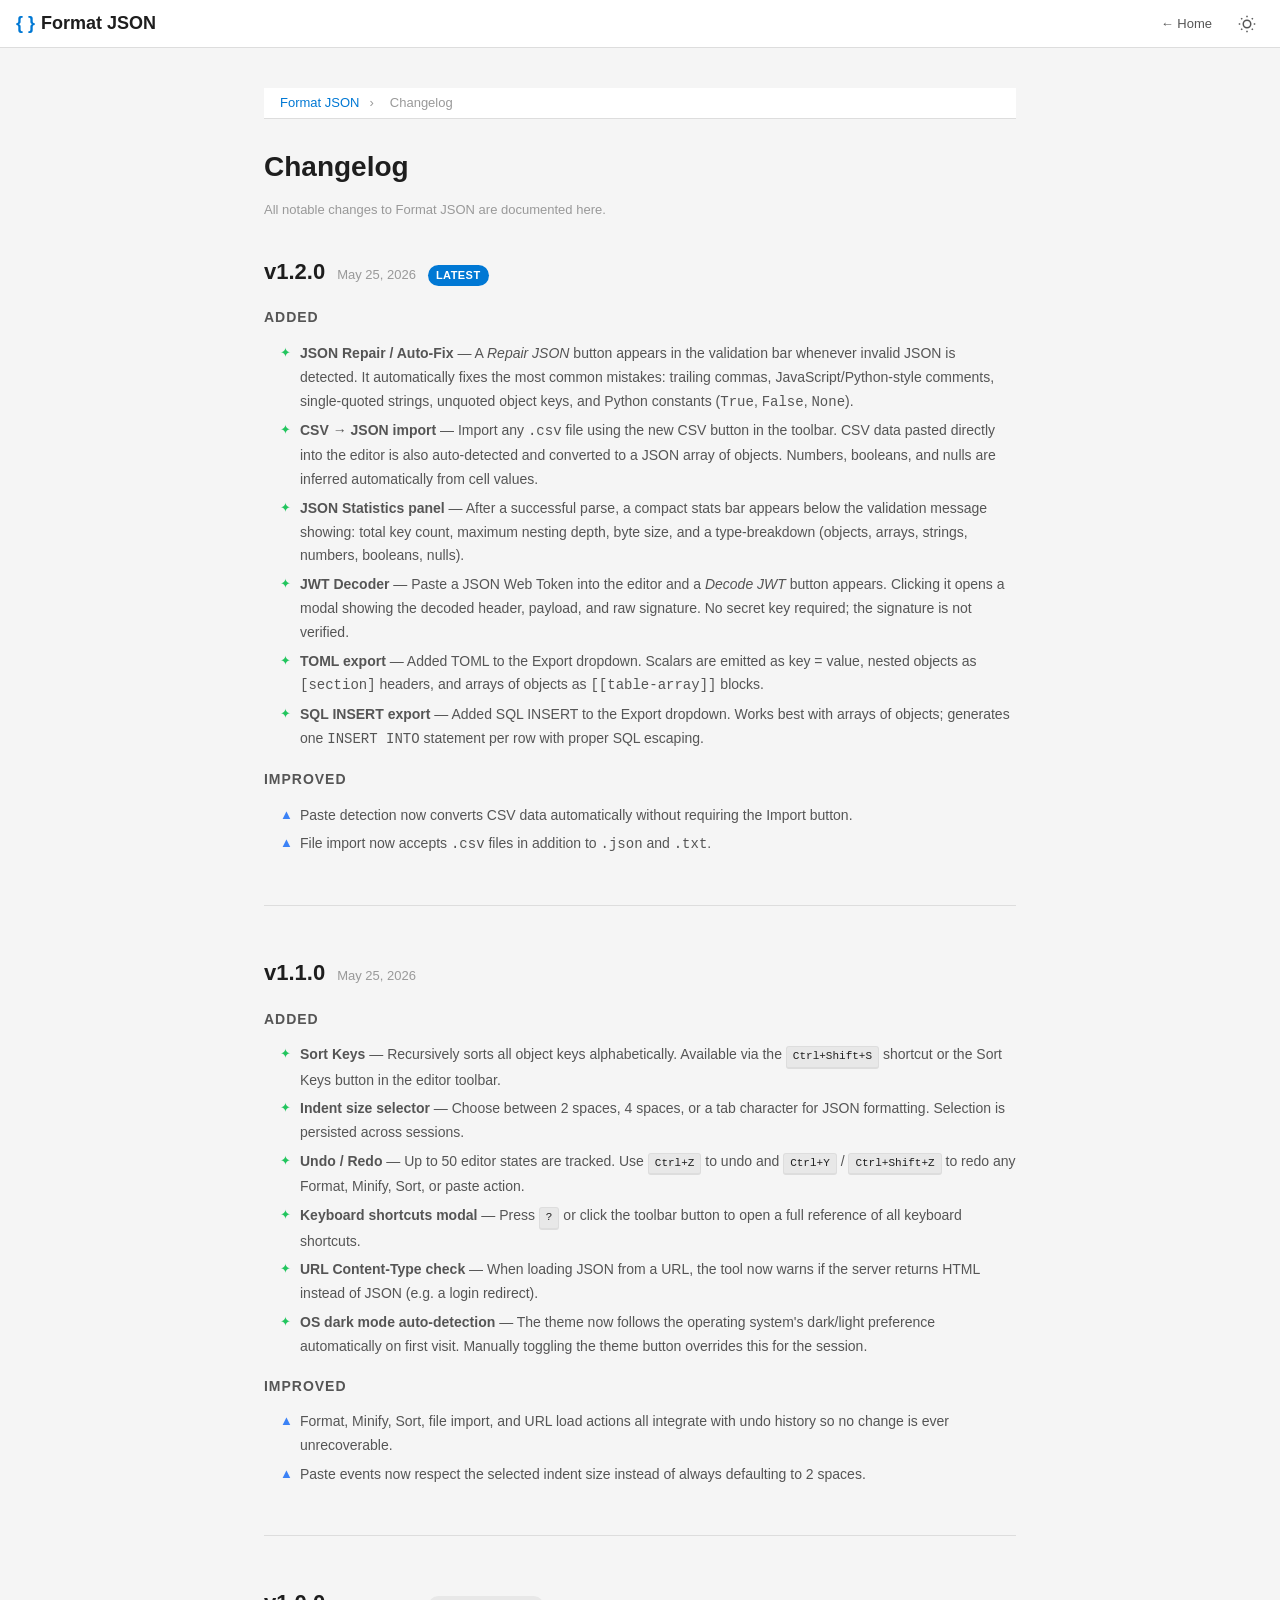
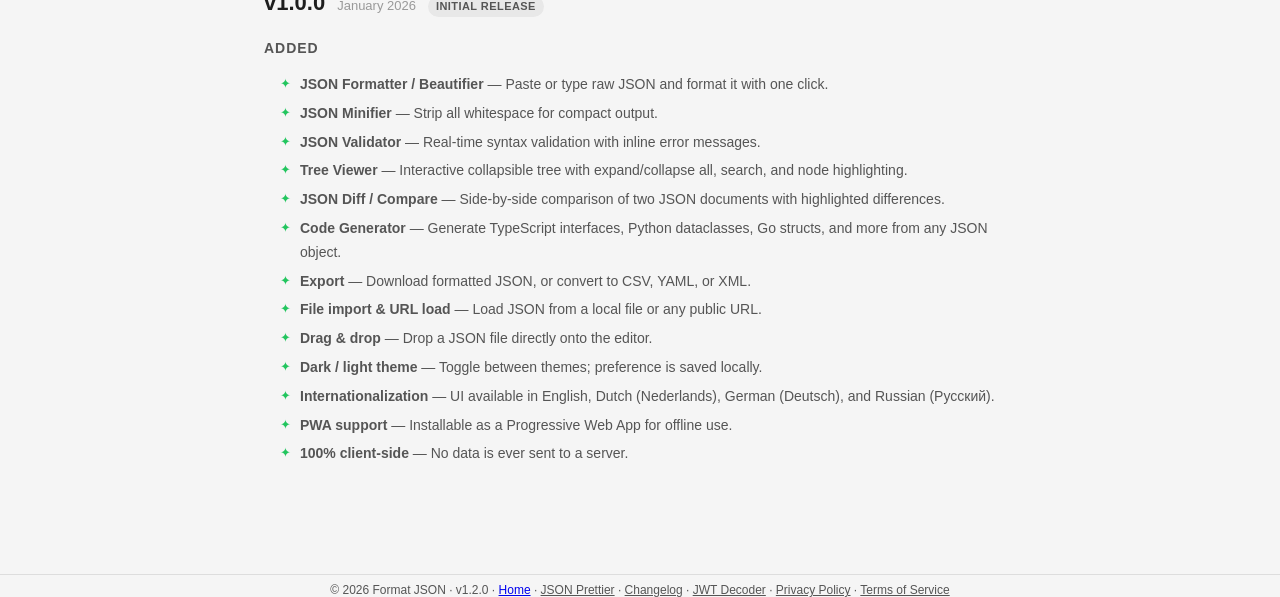
==== commit 52b35499: "SEO phase 2: descriptive H1s, visible content, differentiate JSON Prettier - Homepage: brand no long" ====
--- a/changelog/index.html
+++ b/changelog/index.html
@@ -354,7 +354,7 @@
   </div>
 
   <footer class="site-footer">
-    <p>&copy; 2026 Format JSON &middot; v1.2.0 &middot; <a href="https://www.format-json.net/">Home</a> &middot; <a href="https://www.format-json.net/changelog/" style="color:inherit;">Changelog</a> &middot; <a href="https://www.format-json.net/json-web-token/" style="color:inherit;">JWT Decoder</a> &middot; <a href="https://www.format-json.net/privacy-policy/" style="color:inherit;">Privacy Policy</a> &middot; <a href="https://www.format-json.net/terms/" style="color:inherit;">Terms of Service</a></p>
+    <p>&copy; 2026 Format JSON &middot; v1.2.0 &middot; <a href="https://www.format-json.net/">Home</a> &middot; <a href="https://www.format-json.net/json-prettier/" style="color:inherit;">JSON Prettier</a> &middot; <a href="https://www.format-json.net/changelog/" style="color:inherit;">Changelog</a> &middot; <a href="https://www.format-json.net/json-web-token/" style="color:inherit;">JWT Decoder</a> &middot; <a href="https://www.format-json.net/privacy-policy/" style="color:inherit;">Privacy Policy</a> &middot; <a href="https://www.format-json.net/terms/" style="color:inherit;">Terms of Service</a></p>
   </footer>
 
   <script>
--- a/css/styles.css
+++ b/css/styles.css
@@ -1269,3 +1269,30 @@
   align-items: center;
   gap: 6px;
 }
+
+/* ---------- SEO content: headings, lists, links ---------- */
+.modal-title { font-size: 16px; font-weight: 700; margin-bottom: 8px; }
+.jwt-modal .modal-title, .shortcuts-modal .modal-title { margin-bottom: 16px; }
+
+.seo-content h1 {
+  font-size: 26px;
+  font-weight: 700;
+  line-height: 1.25;
+  margin: 0 40px 12px 0;
+  color: var(--text-primary);
+}
+.seo-content .lead {
+  font-size: 16px;
+  color: var(--text-primary);
+  margin-bottom: 24px;
+}
+.seo-content section { margin-bottom: 28px; }
+.seo-content ul,
+.seo-content ol {
+  margin: 0 0 12px 22px;
+  font-size: 14px;
+  color: var(--text-secondary);
+}
+.seo-content li { margin-bottom: 6px; }
+.seo-content a { color: var(--accent); }
+.seo-content a:hover { text-decoration: underline; }
--- a/css/styles.css
+++ b/css/styles.css
@@ -1269,3 +1269,30 @@
   align-items: center;
   gap: 6px;
 }
+
+/* ---------- SEO content: headings, lists, links ---------- */
+.modal-title { font-size: 16px; font-weight: 700; margin-bottom: 8px; }
+.jwt-modal .modal-title, .shortcuts-modal .modal-title { margin-bottom: 16px; }
+
+.seo-content h1 {
+  font-size: 26px;
+  font-weight: 700;
+  line-height: 1.25;
+  margin: 0 40px 12px 0;
+  color: var(--text-primary);
+}
+.seo-content .lead {
+  font-size: 16px;
+  color: var(--text-primary);
+  margin-bottom: 24px;
+}
+.seo-content section { margin-bottom: 28px; }
+.seo-content ul,
+.seo-content ol {
+  margin: 0 0 12px 22px;
+  font-size: 14px;
+  color: var(--text-secondary);
+}
+.seo-content li { margin-bottom: 6px; }
+.seo-content a { color: var(--accent); }
+.seo-content a:hover { text-decoration: underline; }
